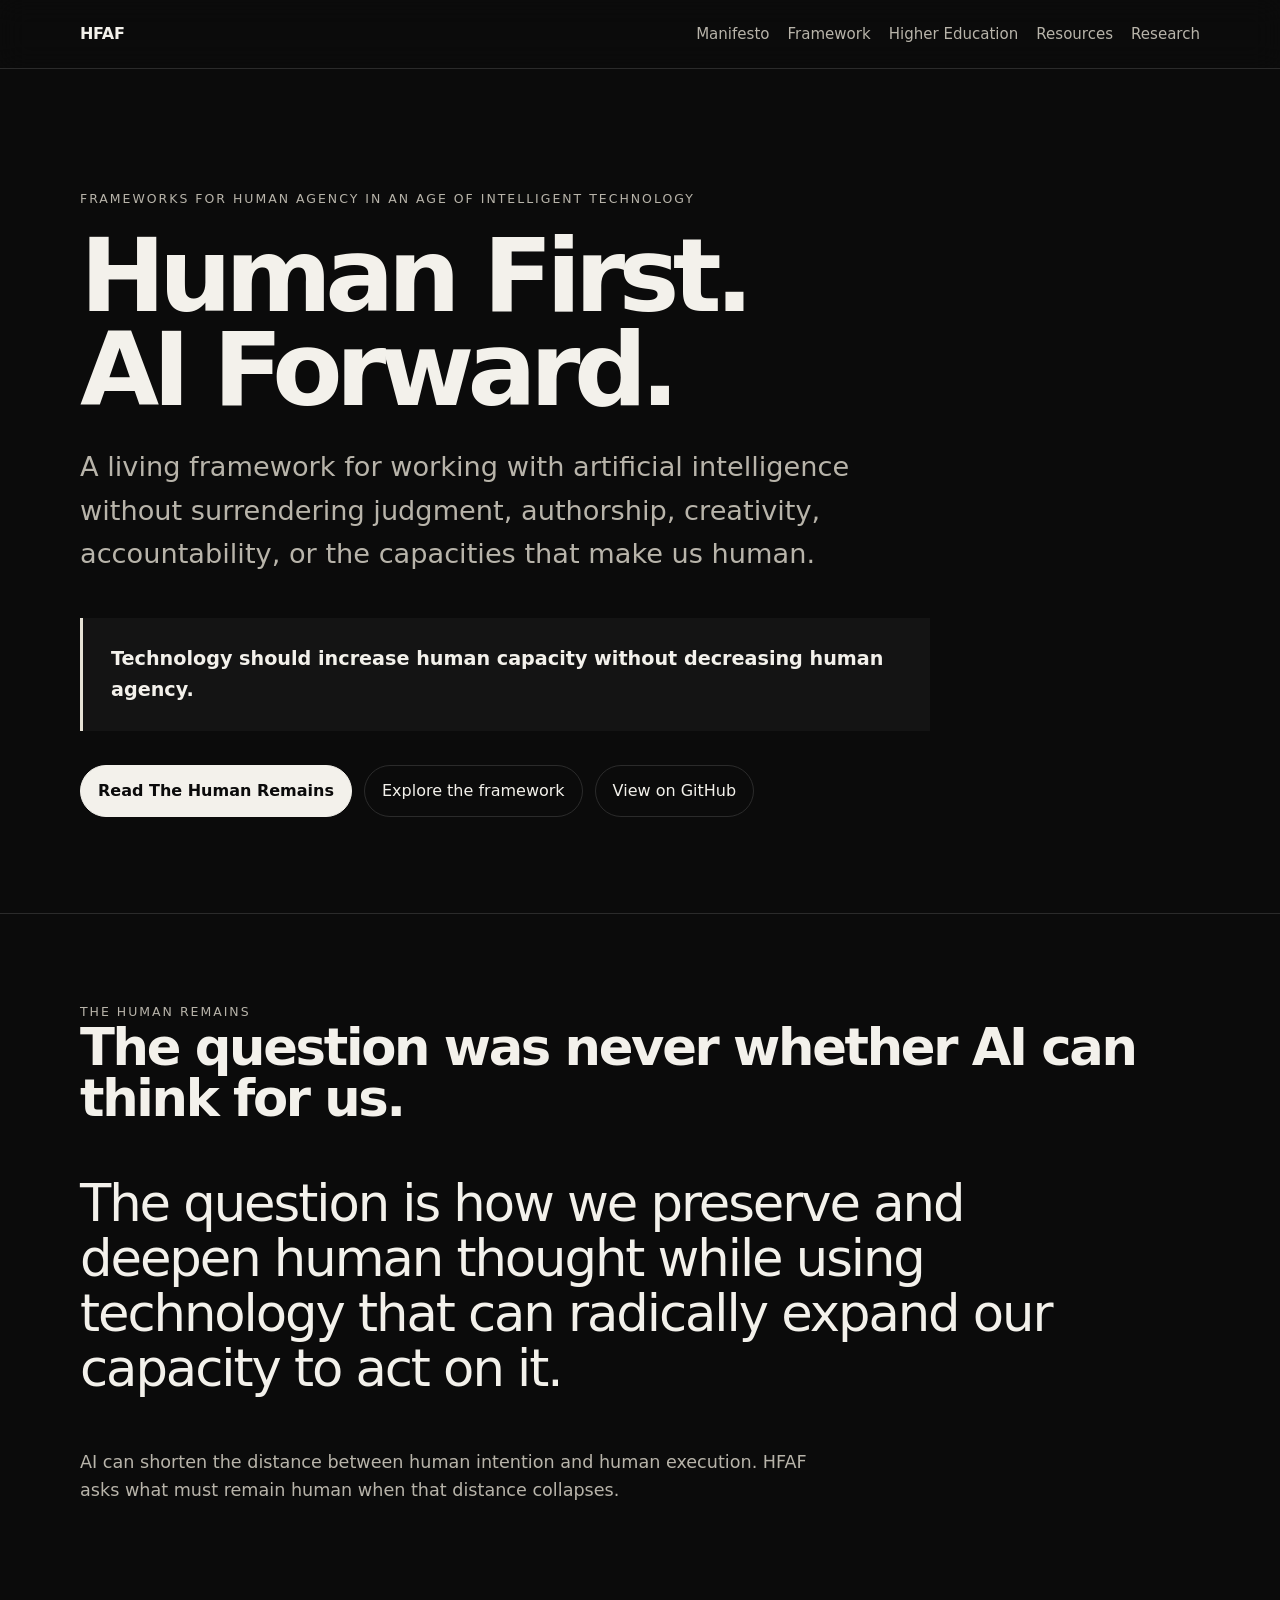
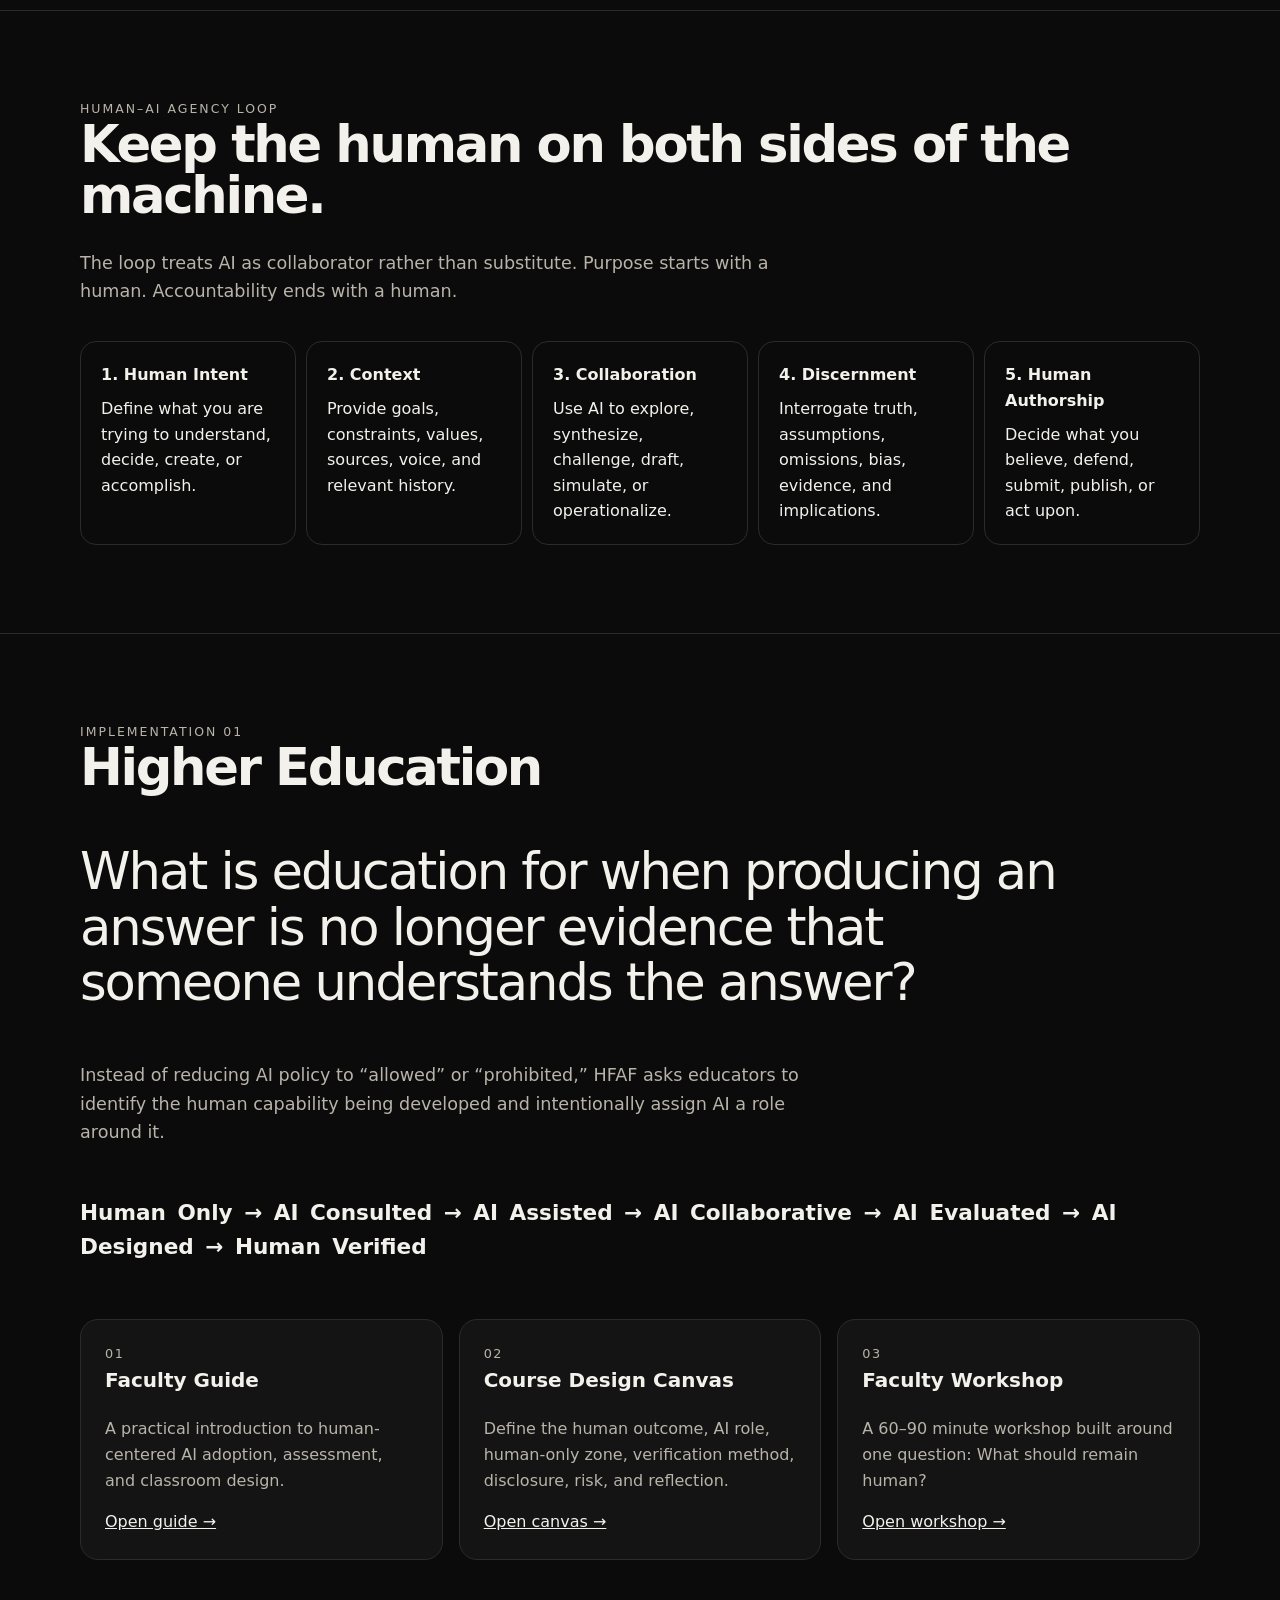
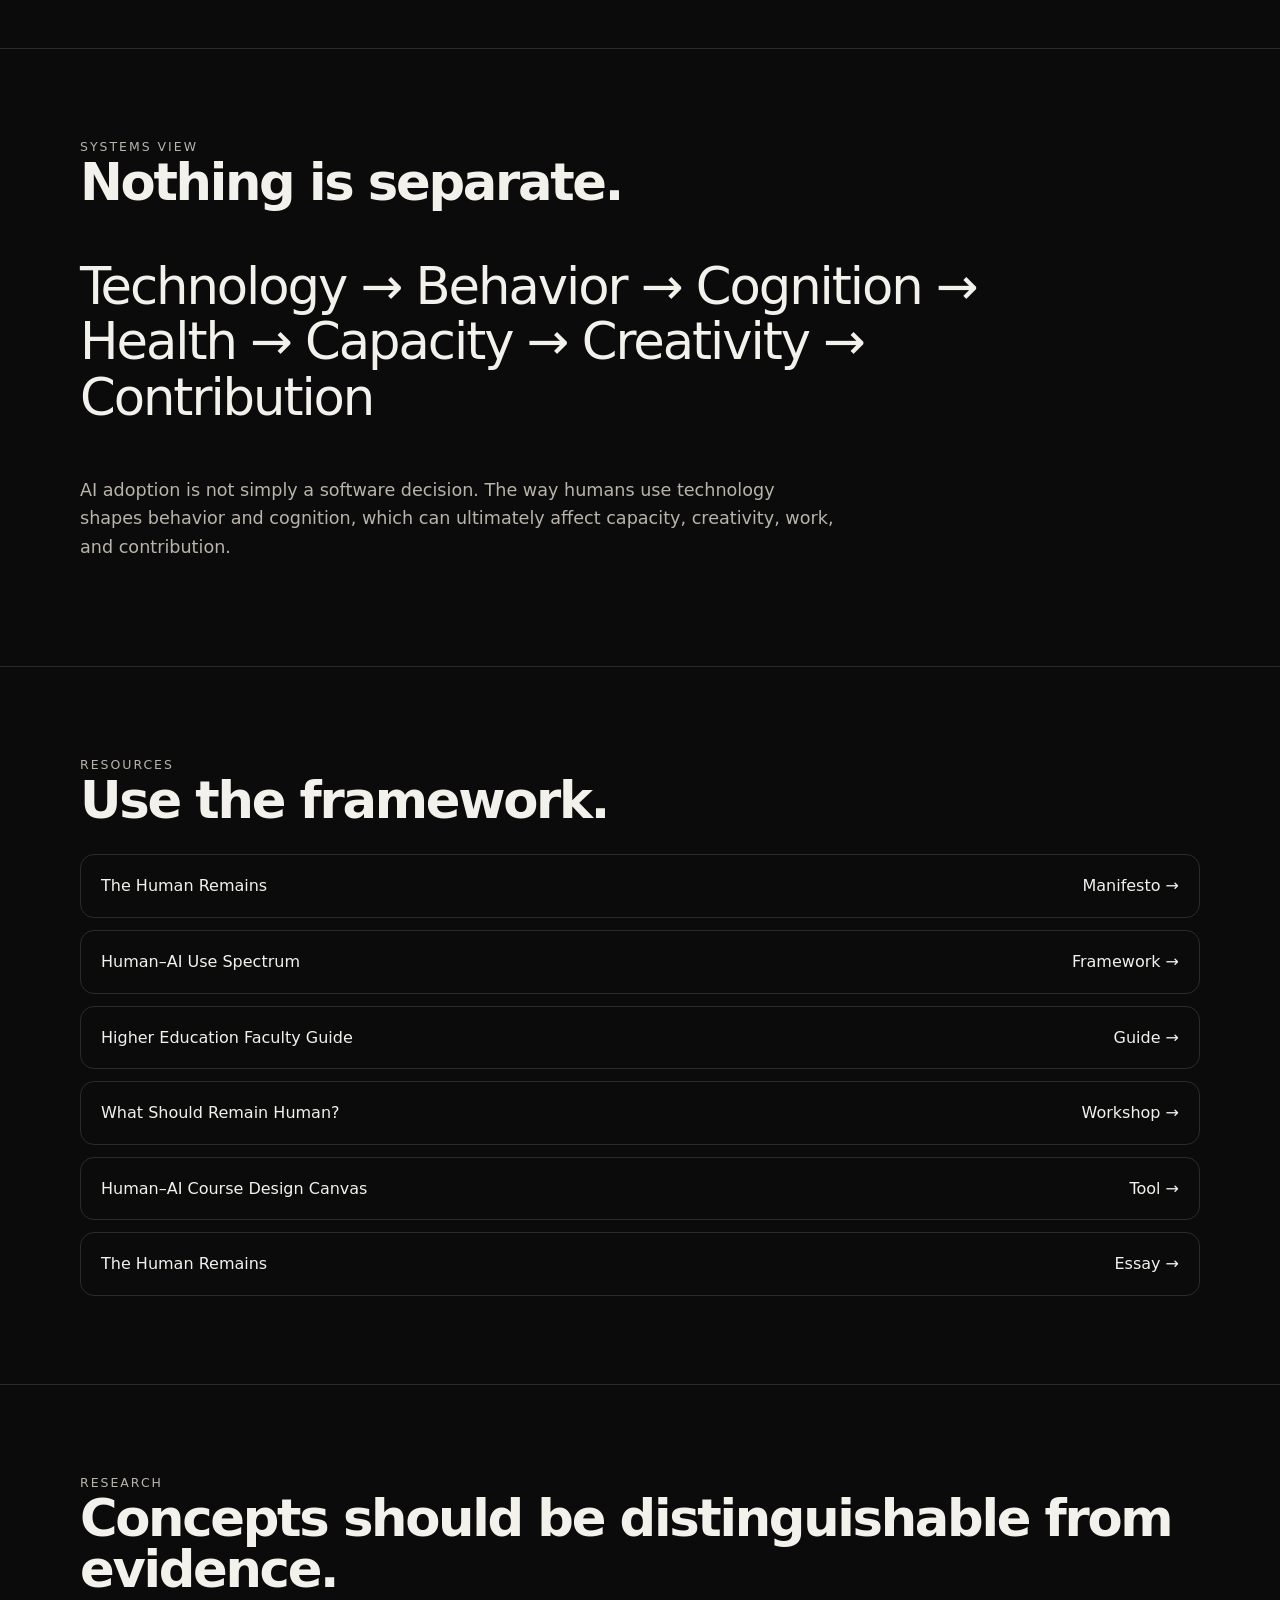
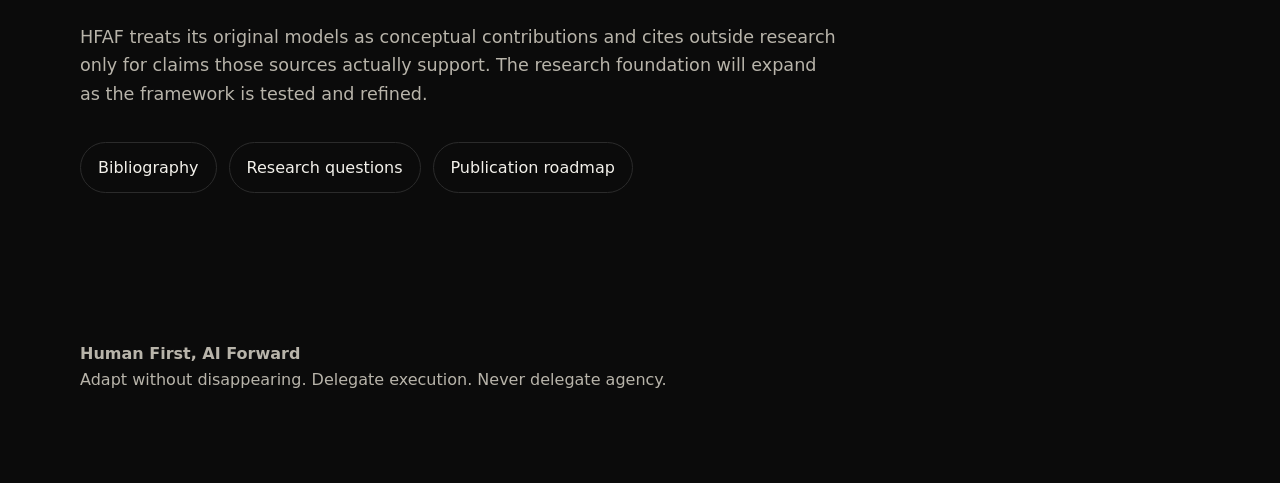
==== docs/index.html @ 4b31d360 "Publish HFAF site from docs for GitHub Pages" ====
<!doctype html>
<html lang="en">
<head>
  <meta charset="utf-8" />
  <meta name="viewport" content="width=device-width, initial-scale=1" />
  <title>Human First, AI Forward</title>
  <meta name="description" content="A human-centered framework for preserving agency, thought, creativity, and responsibility while expanding human capacity through AI." />
  <style>
    :root{--bg:#0b0b0b;--panel:#141414;--text:#f3f1eb;--muted:#b8b4aa;--line:#2b2b2b;--accent:#e7e2d5;--max:1120px}*{box-sizing:border-box}html{scroll-behavior:smooth}body{margin:0;font-family:Inter,ui-sans-serif,system-ui,-apple-system,BlinkMacSystemFont,"Segoe UI",sans-serif;background:var(--bg);color:var(--text);line-height:1.6}a{color:inherit}.wrap{width:min(var(--max),calc(100% - 40px));margin:0 auto}nav{position:sticky;top:0;z-index:20;backdrop-filter:blur(14px);background:rgba(11,11,11,.82);border-bottom:1px solid var(--line)}nav .wrap{display:flex;align-items:center;justify-content:space-between;min-height:68px;gap:24px}.brand{font-weight:800;letter-spacing:-.02em;text-decoration:none}.navlinks{display:flex;flex-wrap:wrap;gap:18px;font-size:.94rem;color:var(--muted)}.navlinks a{text-decoration:none}.hero{padding:120px 0 96px}.eyebrow{text-transform:uppercase;letter-spacing:.16em;font-size:.78rem;color:var(--muted)}h1{font-size:clamp(3.4rem,8vw,7.5rem);line-height:.92;letter-spacing:-.065em;max-width:980px;margin:20px 0 28px}.lead{max-width:820px;font-size:clamp(1.25rem,2.2vw,1.7rem);color:var(--muted)}.thesis{margin-top:42px;padding:26px 28px;border-left:3px solid var(--accent);background:var(--panel);font-size:1.2rem;max-width:850px}.actions{margin-top:34px;display:flex;flex-wrap:wrap;gap:12px}.btn{display:inline-block;text-decoration:none;padding:12px 17px;border:1px solid var(--line);border-radius:999px}.btn.primary{background:var(--text);color:var(--bg);border-color:var(--text);font-weight:700}section{padding:88px 0;border-top:1px solid var(--line)}h2{font-size:clamp(2.1rem,4vw,4rem);line-height:1;letter-spacing:-.045em;margin:0 0 28px}h3{margin-top:0;font-size:1.25rem}.section-intro{max-width:760px;color:var(--muted);font-size:1.1rem}.grid{display:grid;grid-template-columns:repeat(3,1fr);gap:16px;margin-top:34px}.card{background:var(--panel);border:1px solid var(--line);border-radius:18px;padding:24px}.card p{color:var(--muted)}.number{font-size:.8rem;color:var(--muted);letter-spacing:.12em;text-transform:uppercase}.loop{display:grid;grid-template-columns:repeat(5,1fr);gap:10px;margin-top:36px}.loop div{border:1px solid var(--line);padding:20px;border-radius:16px;min-height:145px}.loop strong{display:block;margin-bottom:8px}.spectrum{margin-top:30px;padding:20px 0;font-weight:700;font-size:clamp(1.05rem,2vw,1.35rem);word-spacing:.25rem}.quote{font-size:clamp(1.8rem,4vw,3.7rem);line-height:1.08;letter-spacing:-.04em;max-width:980px}.resource-list{display:grid;gap:12px;margin-top:28px}.resource-list a{display:flex;justify-content:space-between;gap:20px;text-decoration:none;padding:18px 20px;border:1px solid var(--line);border-radius:14px}footer{padding:60px 0 90px;color:var(--muted)}@media(max-width:850px){.grid{grid-template-columns:1fr}.loop{grid-template-columns:1fr}.navlinks{display:none}.hero{padding-top:80px}}
  </style>
</head>
<body>
<nav><div class="wrap"><a class="brand" href="#top">HFAF</a><div class="navlinks"><a href="#manifesto">Manifesto</a><a href="#framework">Framework</a><a href="#education">Higher Education</a><a href="#resources">Resources</a><a href="#research">Research</a></div></div></nav>
<main id="top">
<header class="hero"><div class="wrap"><div class="eyebrow">Frameworks for Human Agency in an Age of Intelligent Technology</div><h1>Human First.<br/>AI Forward.</h1><p class="lead">A living framework for working with artificial intelligence without surrendering judgment, authorship, creativity, accountability, or the capacities that make us human.</p><div class="thesis"><strong>Technology should increase human capacity without decreasing human agency.</strong></div><div class="actions"><a class="btn primary" href="https://github.com/Iamlegend-Imani/HFAF-Human-First-AI-Forward/blob/main/MANIFESTO.md">Read The Human Remains</a><a class="btn" href="https://github.com/Iamlegend-Imani/HFAF-Human-First-AI-Forward/blob/main/01-framework/human-ai-agency-loop.md">Explore the framework</a><a class="btn" href="https://github.com/Iamlegend-Imani/HFAF-Human-First-AI-Forward">View on GitHub</a></div></div></header>
<section id="manifesto"><div class="wrap"><div class="eyebrow">The Human Remains</div><h2>The question was never whether AI can think for us.</h2><p class="quote">The question is how we preserve and deepen human thought while using technology that can radically expand our capacity to act on it.</p><p class="section-intro">AI can shorten the distance between human intention and human execution. HFAF asks what must remain human when that distance collapses.</p></div></section>
<section id="framework"><div class="wrap"><div class="eyebrow">Human–AI Agency Loop</div><h2>Keep the human on both sides of the machine.</h2><p class="section-intro">The loop treats AI as collaborator rather than substitute. Purpose starts with a human. Accountability ends with a human.</p><div class="loop"><div><strong>1. Human Intent</strong><span>Define what you are trying to understand, decide, create, or accomplish.</span></div><div><strong>2. Context</strong><span>Provide goals, constraints, values, sources, voice, and relevant history.</span></div><div><strong>3. Collaboration</strong><span>Use AI to explore, synthesize, challenge, draft, simulate, or operationalize.</span></div><div><strong>4. Discernment</strong><span>Interrogate truth, assumptions, omissions, bias, evidence, and implications.</span></div><div><strong>5. Human Authorship</strong><span>Decide what you believe, defend, submit, publish, or act upon.</span></div></div></div></section>
<section id="education"><div class="wrap"><div class="eyebrow">Implementation 01</div><h2>Higher Education</h2><p class="quote">What is education for when producing an answer is no longer evidence that someone understands the answer?</p><p class="section-intro">Instead of reducing AI policy to “allowed” or “prohibited,” HFAF asks educators to identify the human capability being developed and intentionally assign AI a role around it.</p><div class="spectrum">Human Only → AI Consulted → AI Assisted → AI Collaborative → AI Evaluated → AI Designed → Human Verified</div><div class="grid"><div class="card"><div class="number">01</div><h3>Faculty Guide</h3><p>A practical introduction to human-centered AI adoption, assessment, and classroom design.</p><a href="https://github.com/Iamlegend-Imani/HFAF-Human-First-AI-Forward/blob/main/02-higher-education/faculty-guide.md">Open guide →</a></div><div class="card"><div class="number">02</div><h3>Course Design Canvas</h3><p>Define the human outcome, AI role, human-only zone, verification method, disclosure, risk, and reflection.</p><a href="https://github.com/Iamlegend-Imani/HFAF-Human-First-AI-Forward/blob/main/06-tools/human-ai-course-design-canvas.md">Open canvas →</a></div><div class="card"><div class="number">03</div><h3>Faculty Workshop</h3><p>A 60–90 minute workshop built around one question: What should remain human?</p><a href="https://github.com/Iamlegend-Imani/HFAF-Human-First-AI-Forward/blob/main/03-workshop/what-should-remain-human-workshop.md">Open workshop →</a></div></div></div></section>
<section><div class="wrap"><div class="eyebrow">Systems View</div><h2>Nothing is separate.</h2><p class="quote">Technology → Behavior → Cognition → Health → Capacity → Creativity → Contribution</p><p class="section-intro">AI adoption is not simply a software decision. The way humans use technology shapes behavior and cognition, which can ultimately affect capacity, creativity, work, and contribution.</p></div></section>
<section id="resources"><div class="wrap"><div class="eyebrow">Resources</div><h2>Use the framework.</h2><div class="resource-list"><a href="https://github.com/Iamlegend-Imani/HFAF-Human-First-AI-Forward/blob/main/MANIFESTO.md"><span>The Human Remains</span><span>Manifesto →</span></a><a href="https://github.com/Iamlegend-Imani/HFAF-Human-First-AI-Forward/blob/main/01-framework/human-ai-use-spectrum.md"><span>Human–AI Use Spectrum</span><span>Framework →</span></a><a href="https://github.com/Iamlegend-Imani/HFAF-Human-First-AI-Forward/blob/main/02-higher-education/faculty-guide.md"><span>Higher Education Faculty Guide</span><span>Guide →</span></a><a href="https://github.com/Iamlegend-Imani/HFAF-Human-First-AI-Forward/blob/main/03-workshop/what-should-remain-human-workshop.md"><span>What Should Remain Human?</span><span>Workshop →</span></a><a href="https://github.com/Iamlegend-Imani/HFAF-Human-First-AI-Forward/blob/main/06-tools/human-ai-course-design-canvas.md"><span>Human–AI Course Design Canvas</span><span>Tool →</span></a><a href="https://github.com/Iamlegend-Imani/HFAF-Human-First-AI-Forward/blob/main/07-essays/the-human-remains.md"><span>The Human Remains</span><span>Essay →</span></a></div></div></section>
<section id="research"><div class="wrap"><div class="eyebrow">Research</div><h2>Concepts should be distinguishable from evidence.</h2><p class="section-intro">HFAF treats its original models as conceptual contributions and cites outside research only for claims those sources actually support. The research foundation will expand as the framework is tested and refined.</p><div class="actions"><a class="btn" href="https://github.com/Iamlegend-Imani/HFAF-Human-First-AI-Forward/blob/main/04-research/bibliography.md">Bibliography</a><a class="btn" href="https://github.com/Iamlegend-Imani/HFAF-Human-First-AI-Forward/blob/main/04-research/README.md">Research questions</a><a class="btn" href="https://github.com/Iamlegend-Imani/HFAF-Human-First-AI-Forward/blob/main/PUBLICATION-ROADMAP.md">Publication roadmap</a></div></div></section>
</main>
<footer><div class="wrap"><strong>Human First, AI Forward</strong><br/>Adapt without disappearing. Delegate execution. Never delegate agency.</div></footer>
</body>
</html>
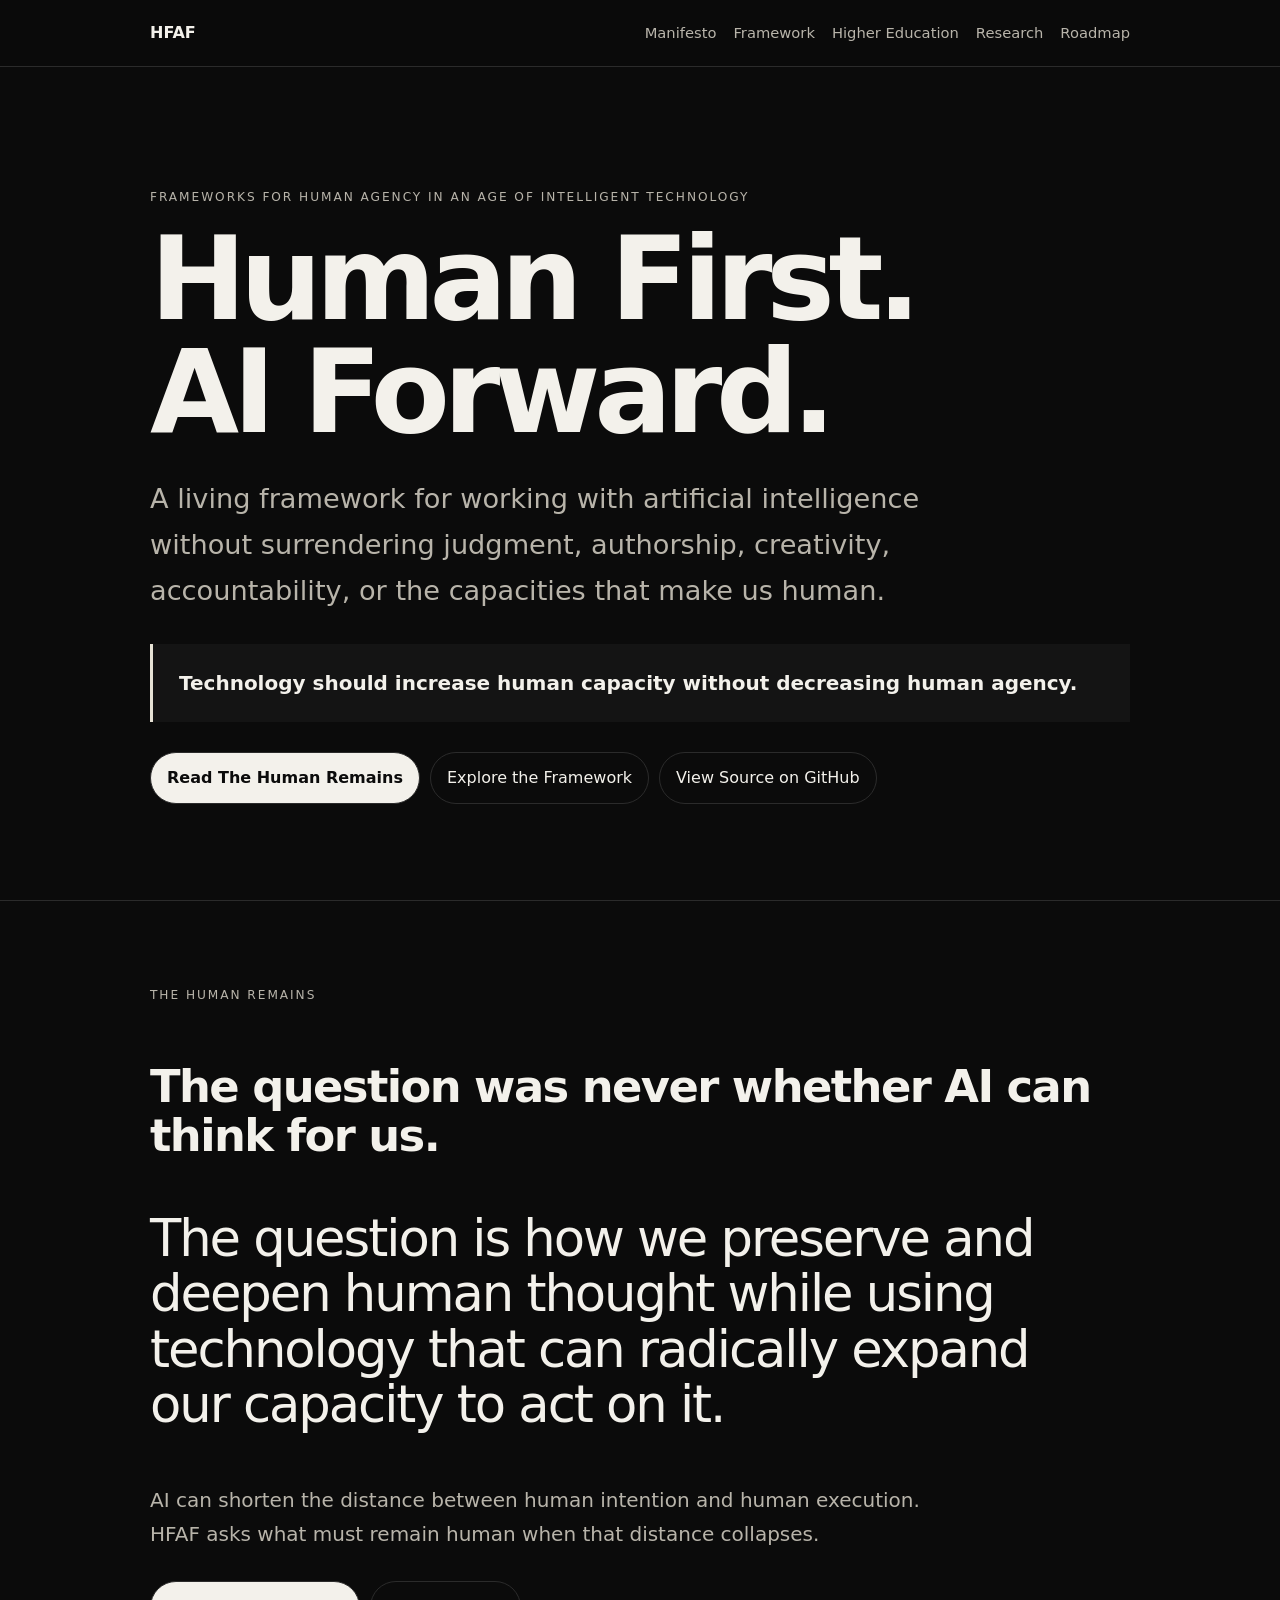
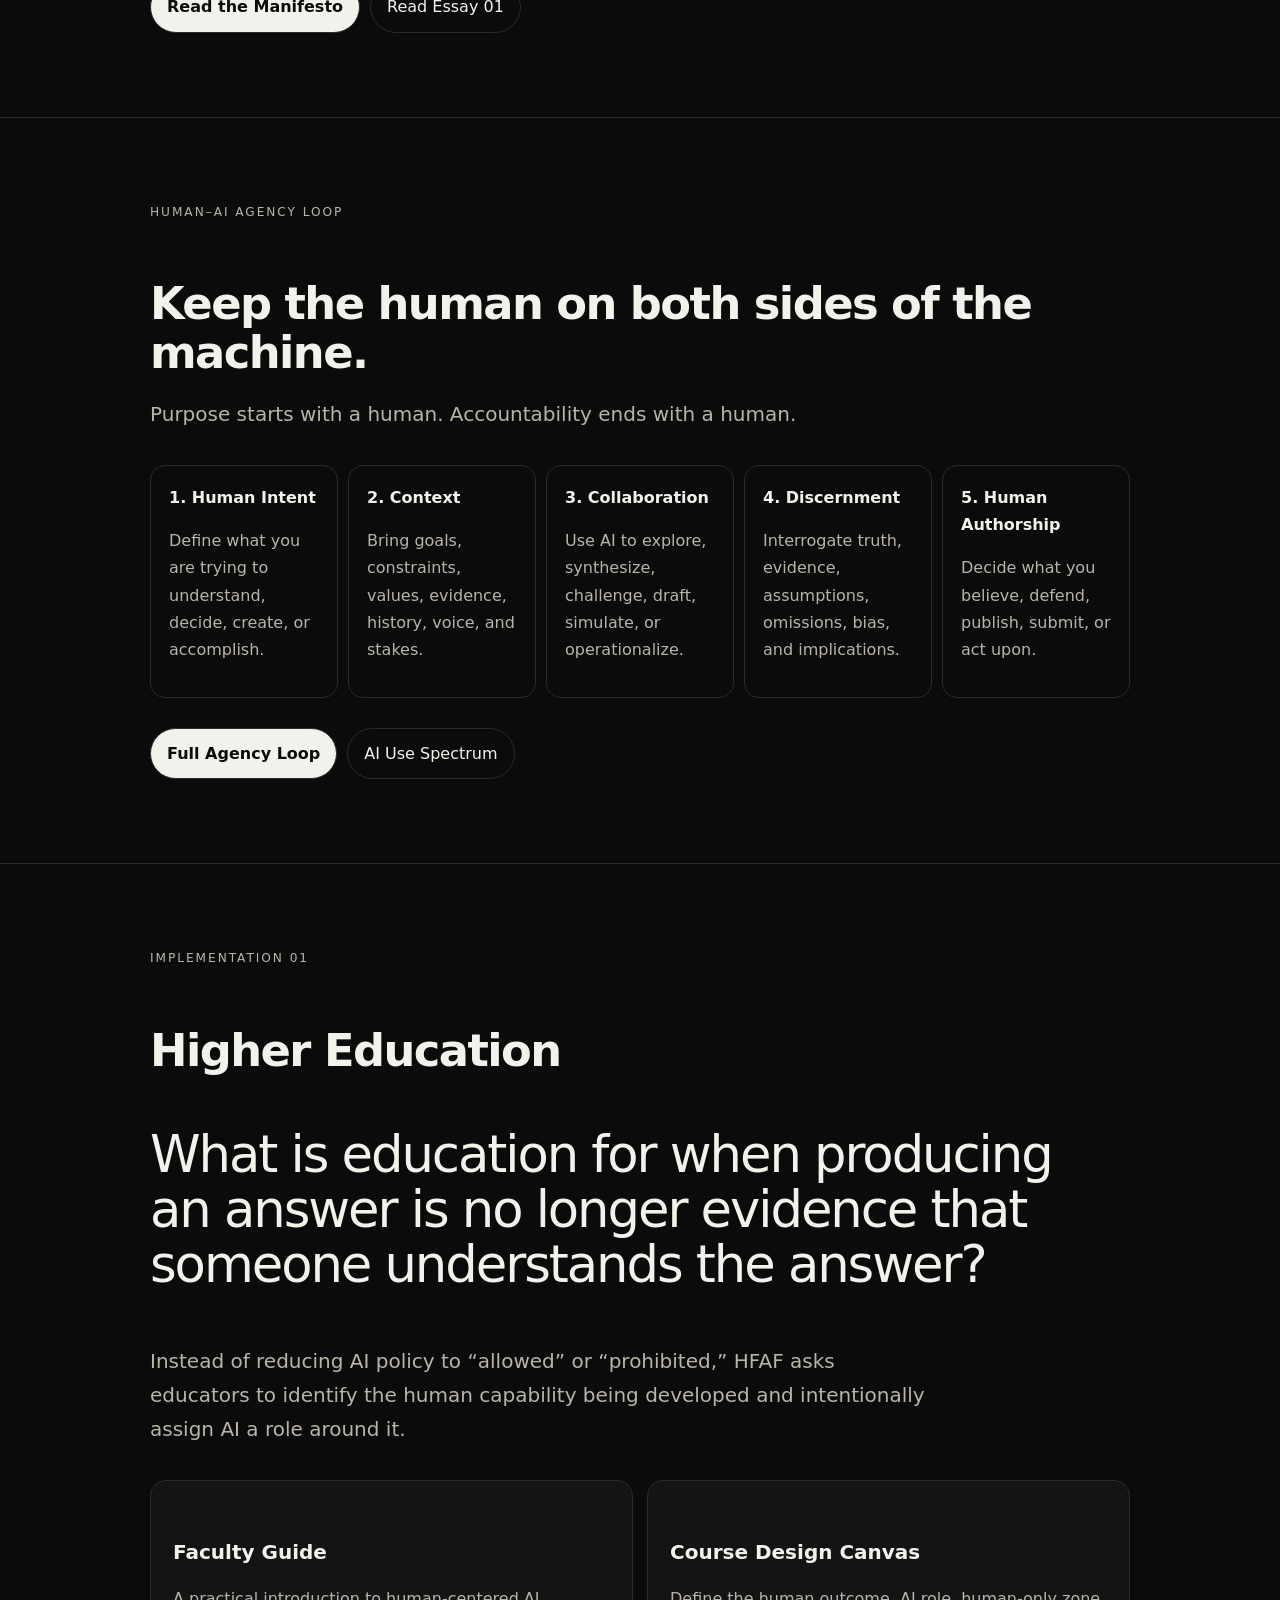
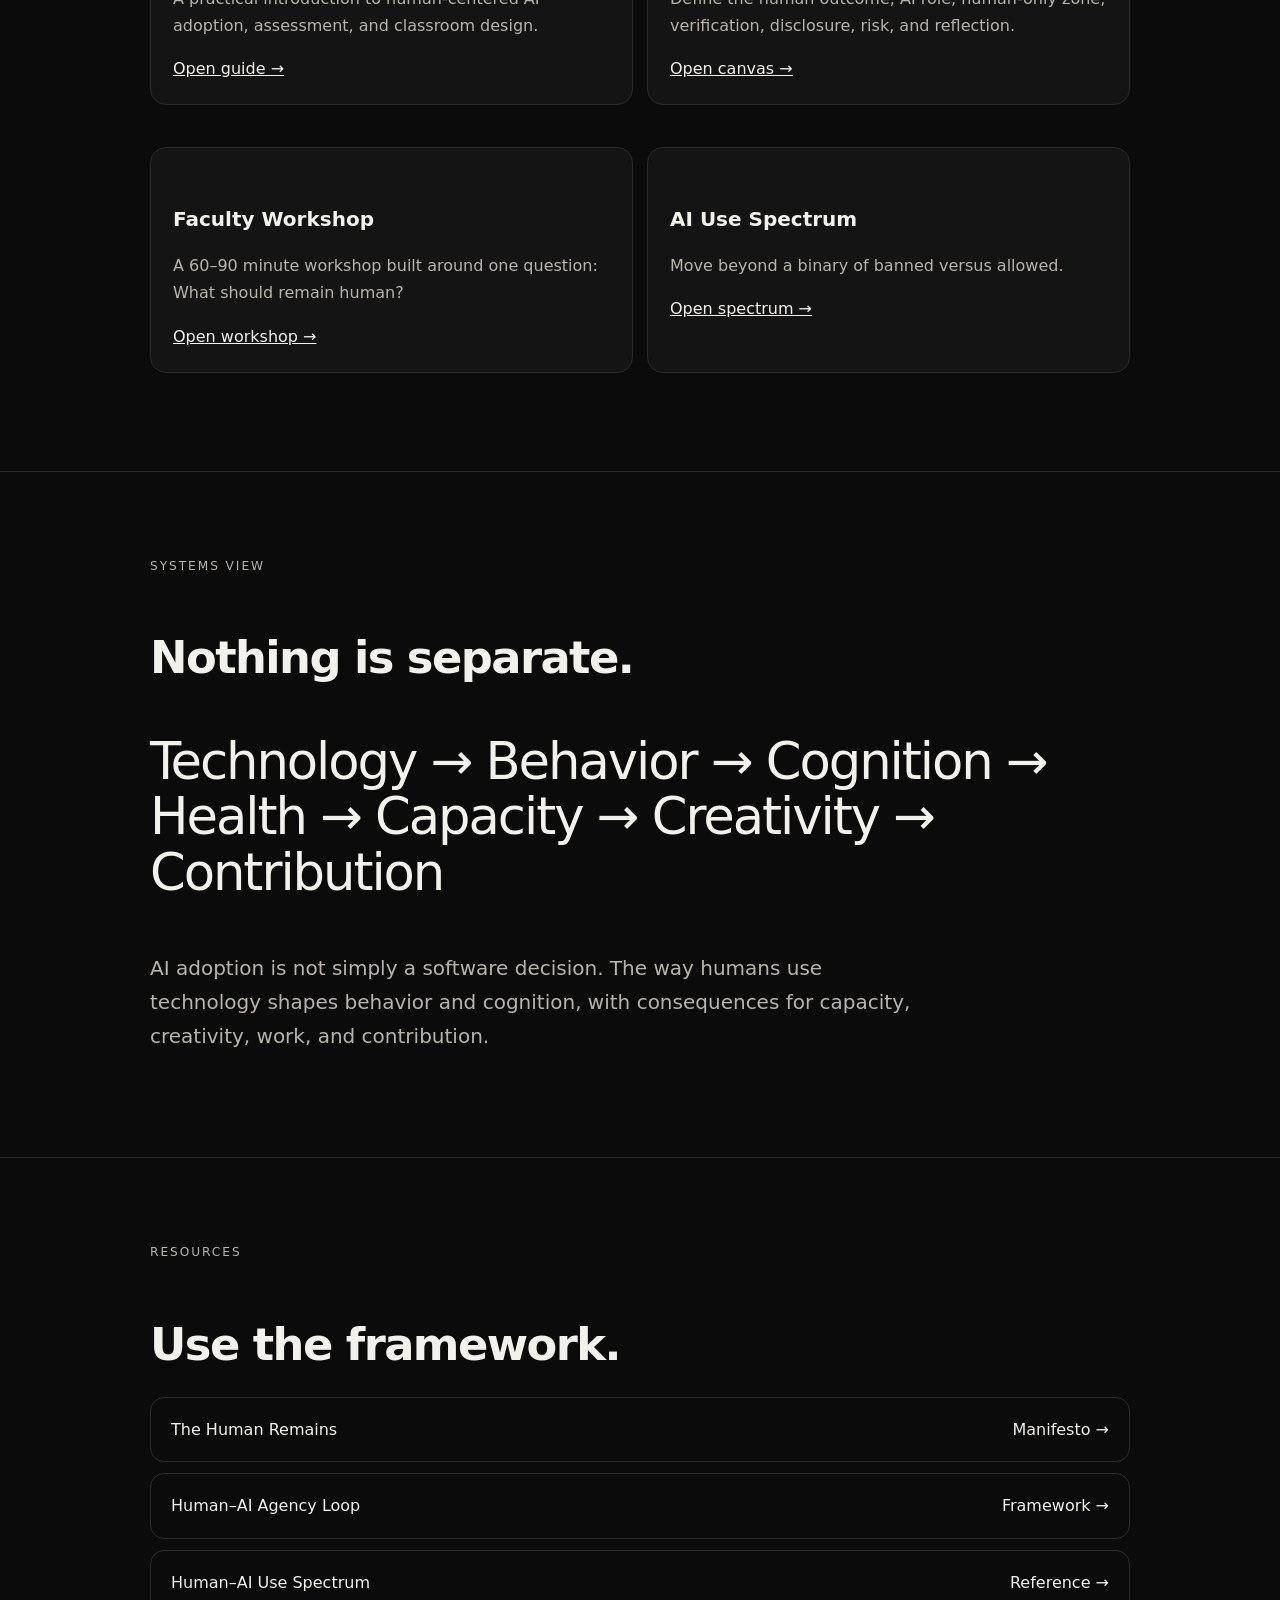
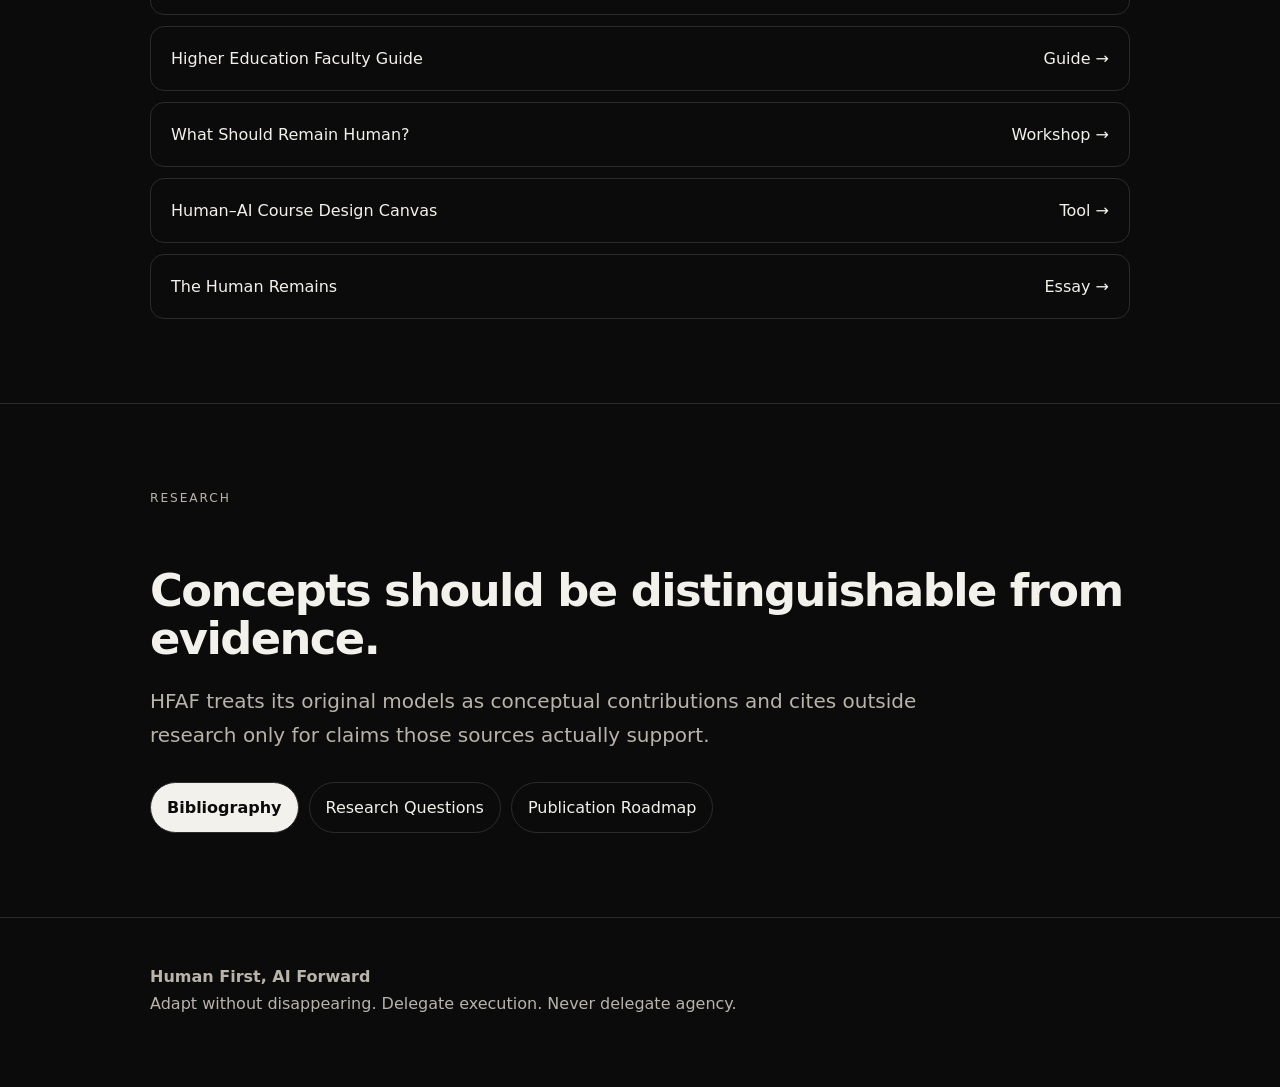
==== commit 8065912e: "Fix all public website paths and resource links" ====
--- a/docs/index.html
+++ b/docs/index.html
@@ -1,25 +1 @@
-<!doctype html>
-<html lang="en">
-<head>
-  <meta charset="utf-8" />
-  <meta name="viewport" content="width=device-width, initial-scale=1" />
-  <title>Human First, AI Forward</title>
-  <meta name="description" content="A human-centered framework for preserving agency, thought, creativity, and responsibility while expanding human capacity through AI." />
-  <style>
-    :root{--bg:#0b0b0b;--panel:#141414;--text:#f3f1eb;--muted:#b8b4aa;--line:#2b2b2b;--accent:#e7e2d5;--max:1120px}*{box-sizing:border-box}html{scroll-behavior:smooth}body{margin:0;font-family:Inter,ui-sans-serif,system-ui,-apple-system,BlinkMacSystemFont,"Segoe UI",sans-serif;background:var(--bg);color:var(--text);line-height:1.6}a{color:inherit}.wrap{width:min(var(--max),calc(100% - 40px));margin:0 auto}nav{position:sticky;top:0;z-index:20;backdrop-filter:blur(14px);background:rgba(11,11,11,.82);border-bottom:1px solid var(--line)}nav .wrap{display:flex;align-items:center;justify-content:space-between;min-height:68px;gap:24px}.brand{font-weight:800;letter-spacing:-.02em;text-decoration:none}.navlinks{display:flex;flex-wrap:wrap;gap:18px;font-size:.94rem;color:var(--muted)}.navlinks a{text-decoration:none}.hero{padding:120px 0 96px}.eyebrow{text-transform:uppercase;letter-spacing:.16em;font-size:.78rem;color:var(--muted)}h1{font-size:clamp(3.4rem,8vw,7.5rem);line-height:.92;letter-spacing:-.065em;max-width:980px;margin:20px 0 28px}.lead{max-width:820px;font-size:clamp(1.25rem,2.2vw,1.7rem);color:var(--muted)}.thesis{margin-top:42px;padding:26px 28px;border-left:3px solid var(--accent);background:var(--panel);font-size:1.2rem;max-width:850px}.actions{margin-top:34px;display:flex;flex-wrap:wrap;gap:12px}.btn{display:inline-block;text-decoration:none;padding:12px 17px;border:1px solid var(--line);border-radius:999px}.btn.primary{background:var(--text);color:var(--bg);border-color:var(--text);font-weight:700}section{padding:88px 0;border-top:1px solid var(--line)}h2{font-size:clamp(2.1rem,4vw,4rem);line-height:1;letter-spacing:-.045em;margin:0 0 28px}h3{margin-top:0;font-size:1.25rem}.section-intro{max-width:760px;color:var(--muted);font-size:1.1rem}.grid{display:grid;grid-template-columns:repeat(3,1fr);gap:16px;margin-top:34px}.card{background:var(--panel);border:1px solid var(--line);border-radius:18px;padding:24px}.card p{color:var(--muted)}.number{font-size:.8rem;color:var(--muted);letter-spacing:.12em;text-transform:uppercase}.loop{display:grid;grid-template-columns:repeat(5,1fr);gap:10px;margin-top:36px}.loop div{border:1px solid var(--line);padding:20px;border-radius:16px;min-height:145px}.loop strong{display:block;margin-bottom:8px}.spectrum{margin-top:30px;padding:20px 0;font-weight:700;font-size:clamp(1.05rem,2vw,1.35rem);word-spacing:.25rem}.quote{font-size:clamp(1.8rem,4vw,3.7rem);line-height:1.08;letter-spacing:-.04em;max-width:980px}.resource-list{display:grid;gap:12px;margin-top:28px}.resource-list a{display:flex;justify-content:space-between;gap:20px;text-decoration:none;padding:18px 20px;border:1px solid var(--line);border-radius:14px}footer{padding:60px 0 90px;color:var(--muted)}@media(max-width:850px){.grid{grid-template-columns:1fr}.loop{grid-template-columns:1fr}.navlinks{display:none}.hero{padding-top:80px}}
-  </style>
-</head>
-<body>
-<nav><div class="wrap"><a class="brand" href="#top">HFAF</a><div class="navlinks"><a href="#manifesto">Manifesto</a><a href="#framework">Framework</a><a href="#education">Higher Education</a><a href="#resources">Resources</a><a href="#research">Research</a></div></div></nav>
-<main id="top">
-<header class="hero"><div class="wrap"><div class="eyebrow">Frameworks for Human Agency in an Age of Intelligent Technology</div><h1>Human First.<br/>AI Forward.</h1><p class="lead">A living framework for working with artificial intelligence without surrendering judgment, authorship, creativity, accountability, or the capacities that make us human.</p><div class="thesis"><strong>Technology should increase human capacity without decreasing human agency.</strong></div><div class="actions"><a class="btn primary" href="https://github.com/Iamlegend-Imani/HFAF-Human-First-AI-Forward/blob/main/MANIFESTO.md">Read The Human Remains</a><a class="btn" href="https://github.com/Iamlegend-Imani/HFAF-Human-First-AI-Forward/blob/main/01-framework/human-ai-agency-loop.md">Explore the framework</a><a class="btn" href="https://github.com/Iamlegend-Imani/HFAF-Human-First-AI-Forward">View on GitHub</a></div></div></header>
-<section id="manifesto"><div class="wrap"><div class="eyebrow">The Human Remains</div><h2>The question was never whether AI can think for us.</h2><p class="quote">The question is how we preserve and deepen human thought while using technology that can radically expand our capacity to act on it.</p><p class="section-intro">AI can shorten the distance between human intention and human execution. HFAF asks what must remain human when that distance collapses.</p></div></section>
-<section id="framework"><div class="wrap"><div class="eyebrow">Human–AI Agency Loop</div><h2>Keep the human on both sides of the machine.</h2><p class="section-intro">The loop treats AI as collaborator rather than substitute. Purpose starts with a human. Accountability ends with a human.</p><div class="loop"><div><strong>1. Human Intent</strong><span>Define what you are trying to understand, decide, create, or accomplish.</span></div><div><strong>2. Context</strong><span>Provide goals, constraints, values, sources, voice, and relevant history.</span></div><div><strong>3. Collaboration</strong><span>Use AI to explore, synthesize, challenge, draft, simulate, or operationalize.</span></div><div><strong>4. Discernment</strong><span>Interrogate truth, assumptions, omissions, bias, evidence, and implications.</span></div><div><strong>5. Human Authorship</strong><span>Decide what you believe, defend, submit, publish, or act upon.</span></div></div></div></section>
-<section id="education"><div class="wrap"><div class="eyebrow">Implementation 01</div><h2>Higher Education</h2><p class="quote">What is education for when producing an answer is no longer evidence that someone understands the answer?</p><p class="section-intro">Instead of reducing AI policy to “allowed” or “prohibited,” HFAF asks educators to identify the human capability being developed and intentionally assign AI a role around it.</p><div class="spectrum">Human Only → AI Consulted → AI Assisted → AI Collaborative → AI Evaluated → AI Designed → Human Verified</div><div class="grid"><div class="card"><div class="number">01</div><h3>Faculty Guide</h3><p>A practical introduction to human-centered AI adoption, assessment, and classroom design.</p><a href="https://github.com/Iamlegend-Imani/HFAF-Human-First-AI-Forward/blob/main/02-higher-education/faculty-guide.md">Open guide →</a></div><div class="card"><div class="number">02</div><h3>Course Design Canvas</h3><p>Define the human outcome, AI role, human-only zone, verification method, disclosure, risk, and reflection.</p><a href="https://github.com/Iamlegend-Imani/HFAF-Human-First-AI-Forward/blob/main/06-tools/human-ai-course-design-canvas.md">Open canvas →</a></div><div class="card"><div class="number">03</div><h3>Faculty Workshop</h3><p>A 60–90 minute workshop built around one question: What should remain human?</p><a href="https://github.com/Iamlegend-Imani/HFAF-Human-First-AI-Forward/blob/main/03-workshop/what-should-remain-human-workshop.md">Open workshop →</a></div></div></div></section>
-<section><div class="wrap"><div class="eyebrow">Systems View</div><h2>Nothing is separate.</h2><p class="quote">Technology → Behavior → Cognition → Health → Capacity → Creativity → Contribution</p><p class="section-intro">AI adoption is not simply a software decision. The way humans use technology shapes behavior and cognition, which can ultimately affect capacity, creativity, work, and contribution.</p></div></section>
-<section id="resources"><div class="wrap"><div class="eyebrow">Resources</div><h2>Use the framework.</h2><div class="resource-list"><a href="https://github.com/Iamlegend-Imani/HFAF-Human-First-AI-Forward/blob/main/MANIFESTO.md"><span>The Human Remains</span><span>Manifesto →</span></a><a href="https://github.com/Iamlegend-Imani/HFAF-Human-First-AI-Forward/blob/main/01-framework/human-ai-use-spectrum.md"><span>Human–AI Use Spectrum</span><span>Framework →</span></a><a href="https://github.com/Iamlegend-Imani/HFAF-Human-First-AI-Forward/blob/main/02-higher-education/faculty-guide.md"><span>Higher Education Faculty Guide</span><span>Guide →</span></a><a href="https://github.com/Iamlegend-Imani/HFAF-Human-First-AI-Forward/blob/main/03-workshop/what-should-remain-human-workshop.md"><span>What Should Remain Human?</span><span>Workshop →</span></a><a href="https://github.com/Iamlegend-Imani/HFAF-Human-First-AI-Forward/blob/main/06-tools/human-ai-course-design-canvas.md"><span>Human–AI Course Design Canvas</span><span>Tool →</span></a><a href="https://github.com/Iamlegend-Imani/HFAF-Human-First-AI-Forward/blob/main/07-essays/the-human-remains.md"><span>The Human Remains</span><span>Essay →</span></a></div></div></section>
-<section id="research"><div class="wrap"><div class="eyebrow">Research</div><h2>Concepts should be distinguishable from evidence.</h2><p class="section-intro">HFAF treats its original models as conceptual contributions and cites outside research only for claims those sources actually support. The research foundation will expand as the framework is tested and refined.</p><div class="actions"><a class="btn" href="https://github.com/Iamlegend-Imani/HFAF-Human-First-AI-Forward/blob/main/04-research/bibliography.md">Bibliography</a><a class="btn" href="https://github.com/Iamlegend-Imani/HFAF-Human-First-AI-Forward/blob/main/04-research/README.md">Research questions</a><a class="btn" href="https://github.com/Iamlegend-Imani/HFAF-Human-First-AI-Forward/blob/main/PUBLICATION-ROADMAP.md">Publication roadmap</a></div></div></section>
-</main>
-<footer><div class="wrap"><strong>Human First, AI Forward</strong><br/>Adapt without disappearing. Delegate execution. Never delegate agency.</div></footer>
-</body>
-</html>+<!doctype html><html lang="en"><head><meta charset="utf-8"><meta name="viewport" content="width=device-width,initial-scale=1"><title>Human First, AI Forward</title><meta name="description" content="A human-centered framework for preserving agency, thought, creativity, and responsibility while expanding human capacity through AI."><link rel="stylesheet" href="styles.css"><style>.hero{padding:120px 0 96px}.hero h1{font-size:clamp(3.8rem,9vw,7.6rem);max-width:1000px}.hero .lead{font-size:clamp(1.2rem,2.3vw,1.7rem)}section{padding:84px 0;border-top:1px solid var(--line)}.quote-big{font-size:clamp(1.9rem,4vw,3.8rem);line-height:1.08;letter-spacing:-.04em;max-width:930px}.loop{display:grid;grid-template-columns:repeat(5,1fr);gap:10px;margin-top:34px}.loop div{border:1px solid var(--line);border-radius:15px;padding:18px;min-height:145px}.resource-list{display:grid;gap:11px;margin-top:28px}.resource-list a{display:flex;justify-content:space-between;gap:20px;text-decoration:none;padding:18px 20px;border:1px solid var(--line);border-radius:14px}@media(max-width:850px){.loop{grid-template-columns:1fr}}</style></head><body><nav><div class="wrap"><a class="brand" href="index.html">HFAF</a><div class="navlinks"><a href="manifesto.html">Manifesto</a><a href="framework.html">Framework</a><a href="faculty-guide.html">Higher Education</a><a href="research.html">Research</a><a href="publication-roadmap.html">Roadmap</a></div></div></nav><main><header class="hero"><div class="wrap"><div class="eyebrow">Frameworks for Human Agency in an Age of Intelligent Technology</div><h1>Human First.<br>AI Forward.</h1><p class="lead">A living framework for working with artificial intelligence without surrendering judgment, authorship, creativity, accountability, or the capacities that make us human.</p><div class="quote"><strong>Technology should increase human capacity without decreasing human agency.</strong></div><div class="actions"><a class="btn primary" href="manifesto.html">Read The Human Remains</a><a class="btn" href="framework.html">Explore the Framework</a><a class="btn" href="https://github.com/Iamlegend-Imani/HFAF-Human-First-AI-Forward">View Source on GitHub</a></div></div></header><section><div class="wrap"><div class="eyebrow">The Human Remains</div><h2>The question was never whether AI can think for us.</h2><p class="quote-big">The question is how we preserve and deepen human thought while using technology that can radically expand our capacity to act on it.</p><p class="lead">AI can shorten the distance between human intention and human execution. HFAF asks what must remain human when that distance collapses.</p><div class="actions"><a class="btn primary" href="manifesto.html">Read the Manifesto</a><a class="btn" href="essay-the-human-remains.html">Read Essay 01</a></div></div></section><section><div class="wrap"><div class="eyebrow">Human–AI Agency Loop</div><h2>Keep the human on both sides of the machine.</h2><p class="lead">Purpose starts with a human. Accountability ends with a human.</p><div class="loop"><div><strong>1. Human Intent</strong><p class="muted">Define what you are trying to understand, decide, create, or accomplish.</p></div><div><strong>2. Context</strong><p class="muted">Bring goals, constraints, values, evidence, history, voice, and stakes.</p></div><div><strong>3. Collaboration</strong><p class="muted">Use AI to explore, synthesize, challenge, draft, simulate, or operationalize.</p></div><div><strong>4. Discernment</strong><p class="muted">Interrogate truth, evidence, assumptions, omissions, bias, and implications.</p></div><div><strong>5. Human Authorship</strong><p class="muted">Decide what you believe, defend, publish, submit, or act upon.</p></div></div><div class="actions"><a class="btn primary" href="framework.html">Full Agency Loop</a><a class="btn" href="spectrum.html">AI Use Spectrum</a></div></div></section><section><div class="wrap"><div class="eyebrow">Implementation 01</div><h2>Higher Education</h2><p class="quote-big">What is education for when producing an answer is no longer evidence that someone understands the answer?</p><p class="lead">Instead of reducing AI policy to “allowed” or “prohibited,” HFAF asks educators to identify the human capability being developed and intentionally assign AI a role around it.</p><div class="grid"><div class="card"><h3>Faculty Guide</h3><p class="muted">A practical introduction to human-centered AI adoption, assessment, and classroom design.</p><a href="faculty-guide.html">Open guide →</a></div><div class="card"><h3>Course Design Canvas</h3><p class="muted">Define the human outcome, AI role, human-only zone, verification, disclosure, risk, and reflection.</p><a href="course-design-canvas.html">Open canvas →</a></div><div class="card"><h3>Faculty Workshop</h3><p class="muted">A 60–90 minute workshop built around one question: What should remain human?</p><a href="workshop.html">Open workshop →</a></div><div class="card"><h3>AI Use Spectrum</h3><p class="muted">Move beyond a binary of banned versus allowed.</p><a href="spectrum.html">Open spectrum →</a></div></div></div></section><section><div class="wrap"><div class="eyebrow">Systems View</div><h2>Nothing is separate.</h2><p class="quote-big">Technology → Behavior → Cognition → Health → Capacity → Creativity → Contribution</p><p class="lead">AI adoption is not simply a software decision. The way humans use technology shapes behavior and cognition, with consequences for capacity, creativity, work, and contribution.</p></div></section><section><div class="wrap"><div class="eyebrow">Resources</div><h2>Use the framework.</h2><div class="resource-list"><a href="manifesto.html"><span>The Human Remains</span><span>Manifesto →</span></a><a href="framework.html"><span>Human–AI Agency Loop</span><span>Framework →</span></a><a href="spectrum.html"><span>Human–AI Use Spectrum</span><span>Reference →</span></a><a href="faculty-guide.html"><span>Higher Education Faculty Guide</span><span>Guide →</span></a><a href="workshop.html"><span>What Should Remain Human?</span><span>Workshop →</span></a><a href="course-design-canvas.html"><span>Human–AI Course Design Canvas</span><span>Tool →</span></a><a href="essay-the-human-remains.html"><span>The Human Remains</span><span>Essay →</span></a></div></div></section><section><div class="wrap"><div class="eyebrow">Research</div><h2>Concepts should be distinguishable from evidence.</h2><p class="lead">HFAF treats its original models as conceptual contributions and cites outside research only for claims those sources actually support.</p><div class="actions"><a class="btn primary" href="research.html#bibliography">Bibliography</a><a class="btn" href="research.html#questions">Research Questions</a><a class="btn" href="publication-roadmap.html">Publication Roadmap</a></div></div></section></main><footer><div class="wrap"><strong>Human First, AI Forward</strong><br>Adapt without disappearing. Delegate execution. Never delegate agency.</div></footer></body></html>
--- a/docs/styles.css
+++ b/docs/styles.css
@@ -0,0 +1 @@
+:root{--bg:#0b0b0b;--panel:#141414;--text:#f3f1eb;--muted:#b8b4aa;--line:#2b2b2b;--accent:#e7e2d5;--max:980px}*{box-sizing:border-box}html{scroll-behavior:smooth}body{margin:0;font-family:Inter,ui-sans-serif,system-ui,-apple-system,BlinkMacSystemFont,"Segoe UI",sans-serif;background:var(--bg);color:var(--text);line-height:1.7}a{color:inherit}.wrap{width:min(var(--max),calc(100% - 40px));margin:0 auto}nav{position:sticky;top:0;z-index:20;background:rgba(11,11,11,.94);border-bottom:1px solid var(--line);backdrop-filter:blur(12px)}nav .wrap{display:flex;align-items:center;justify-content:space-between;gap:20px;min-height:66px}.brand{font-weight:800;text-decoration:none}.navlinks{display:flex;flex-wrap:wrap;gap:17px;font-size:.92rem;color:var(--muted)}.navlinks a{text-decoration:none}.page{padding:92px 0}.eyebrow{text-transform:uppercase;letter-spacing:.16em;font-size:.76rem;color:var(--muted)}h1{font-size:clamp(2.8rem,7vw,5.6rem);line-height:.98;letter-spacing:-.055em;margin:15px 0 24px}h2{font-size:clamp(1.7rem,3.5vw,2.8rem);line-height:1.08;letter-spacing:-.035em;margin:58px 0 18px}h3{font-size:1.25rem;margin:32px 0 10px}.lead{font-size:1.25rem;color:var(--muted);max-width:780px}.quote{border-left:3px solid var(--accent);background:var(--panel);padding:22px 26px;margin:30px 0;font-size:1.25rem}.card{background:var(--panel);border:1px solid var(--line);border-radius:16px;padding:22px;margin:14px 0}.grid{display:grid;grid-template-columns:repeat(2,1fr);gap:14px}.steps{display:grid;gap:12px}.step{border:1px solid var(--line);border-radius:15px;padding:20px}.step strong{display:block;font-size:1.08rem;margin-bottom:6px}.muted{color:var(--muted)}ul,ol{padding-left:23px}li{margin:8px 0}.table-wrap{overflow-x:auto;margin:26px 0}table{width:100%;border-collapse:collapse;min-width:700px}th,td{text-align:left;vertical-align:top;padding:14px;border-bottom:1px solid var(--line)}th{color:var(--muted);font-size:.86rem;text-transform:uppercase;letter-spacing:.06em}.actions{display:flex;flex-wrap:wrap;gap:10px;margin-top:30px}.btn{display:inline-block;text-decoration:none;border:1px solid var(--line);padding:11px 16px;border-radius:999px}.btn.primary{background:var(--text);color:var(--bg);font-weight:700}.source{padding:16px 0;border-bottom:1px solid var(--line)}.source a{word-break:break-word}.back{display:inline-block;margin-bottom:28px;color:var(--muted);text-decoration:none}footer{border-top:1px solid var(--line);padding:45px 0 70px;color:var(--muted)}@media(max-width:760px){.grid{grid-template-columns:1fr}.navlinks{display:none}.page{padding-top:65px}}
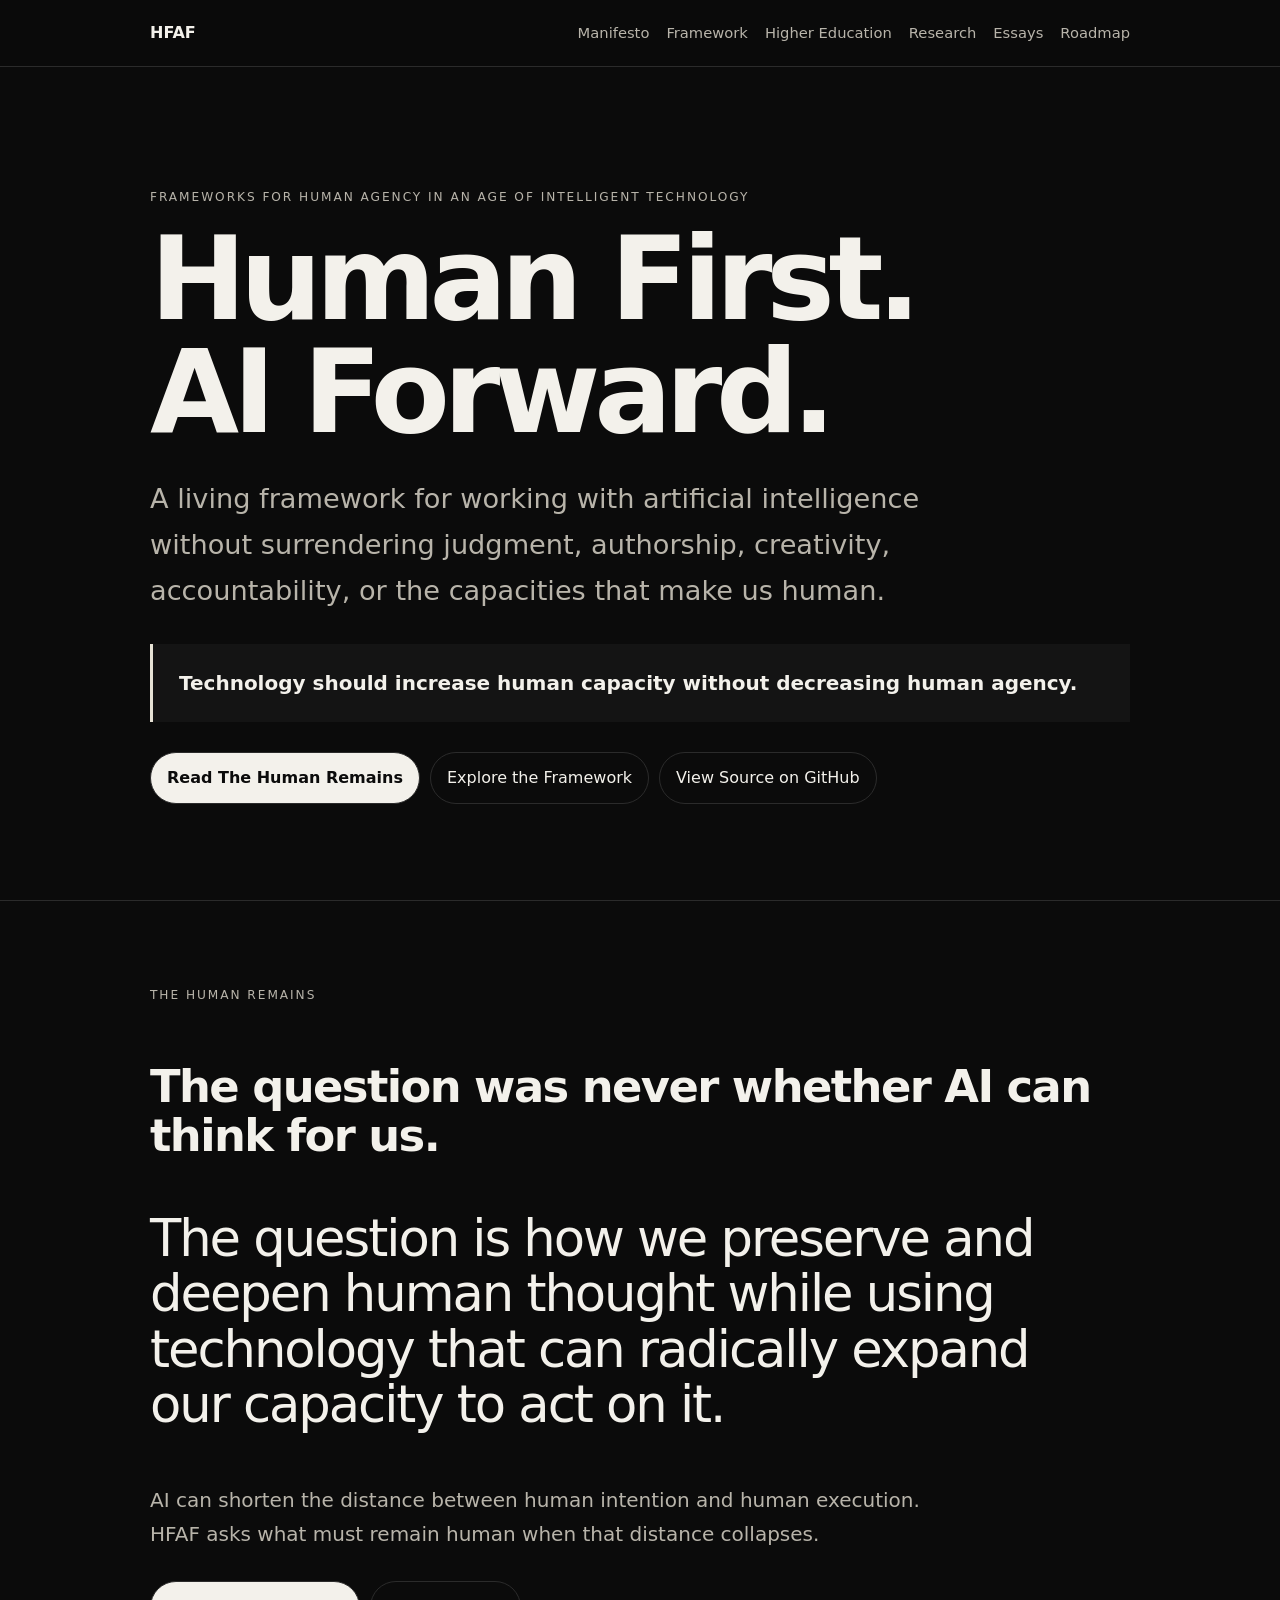
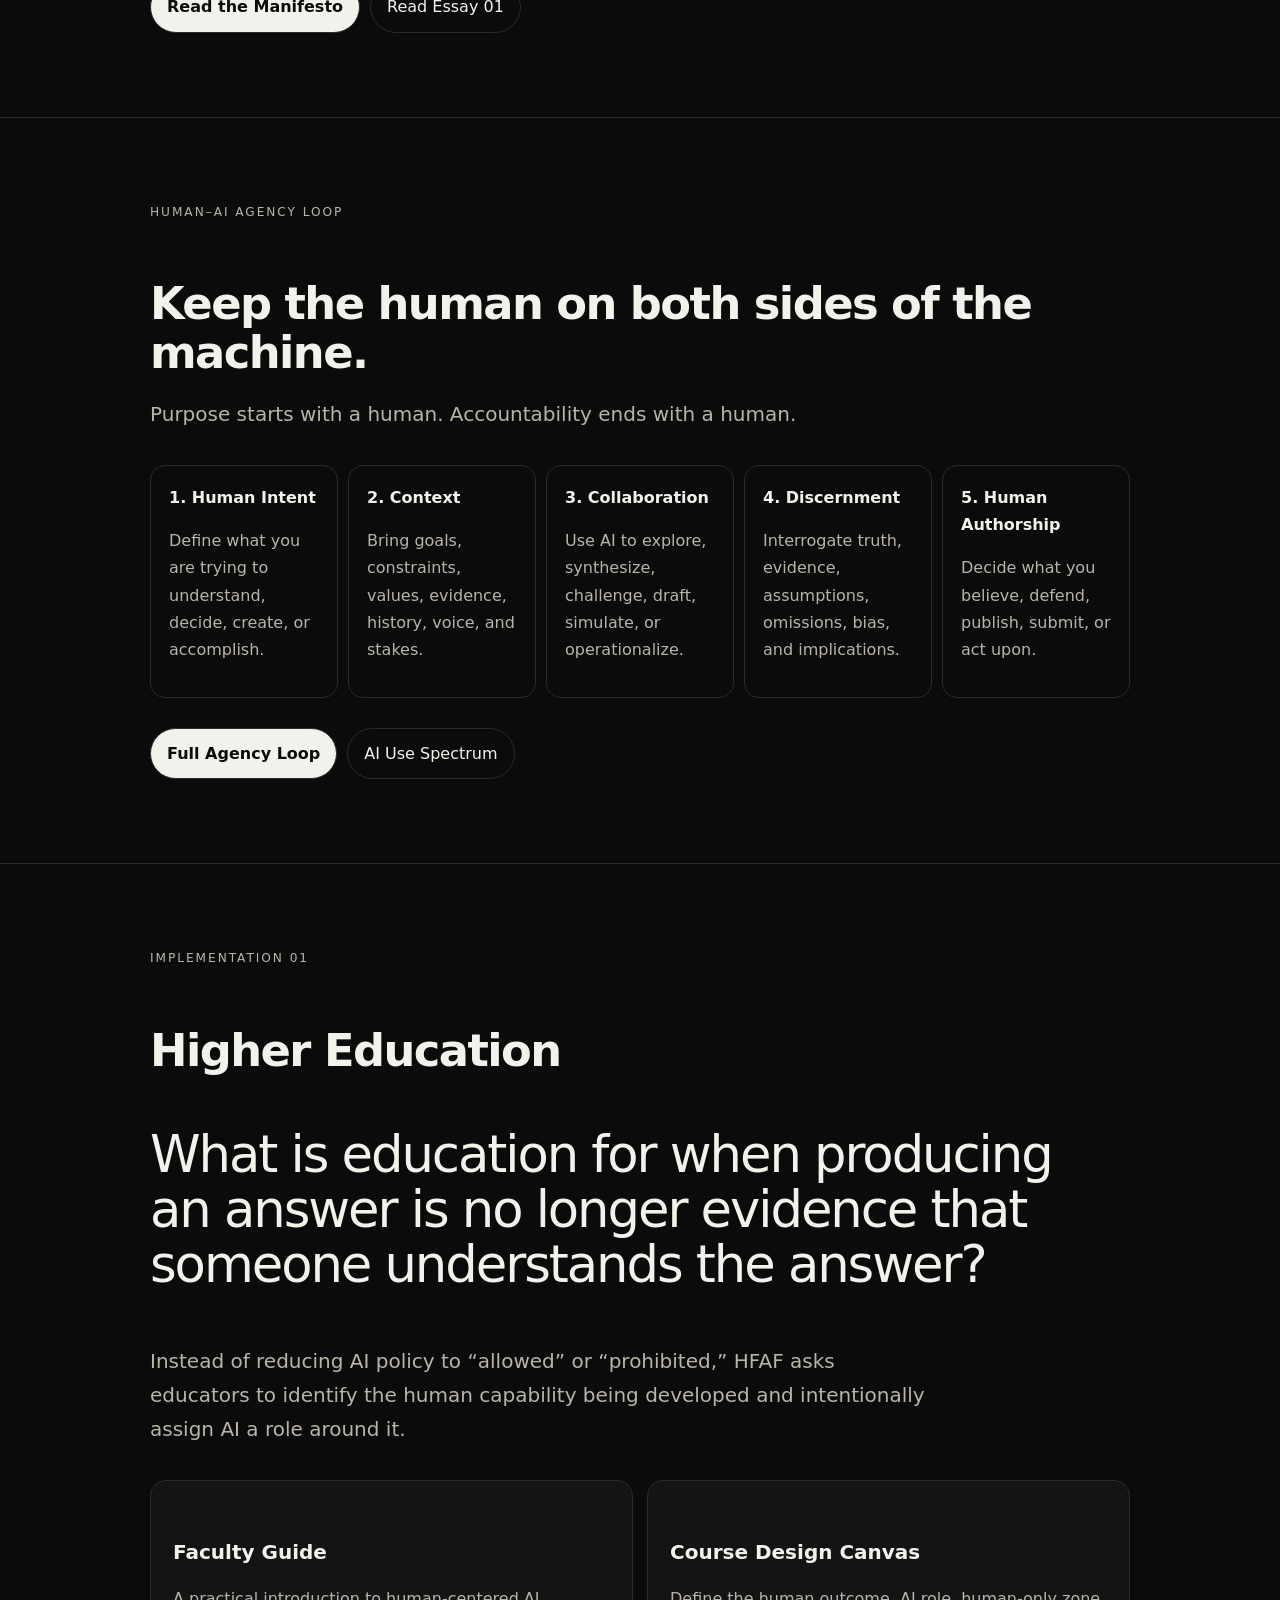
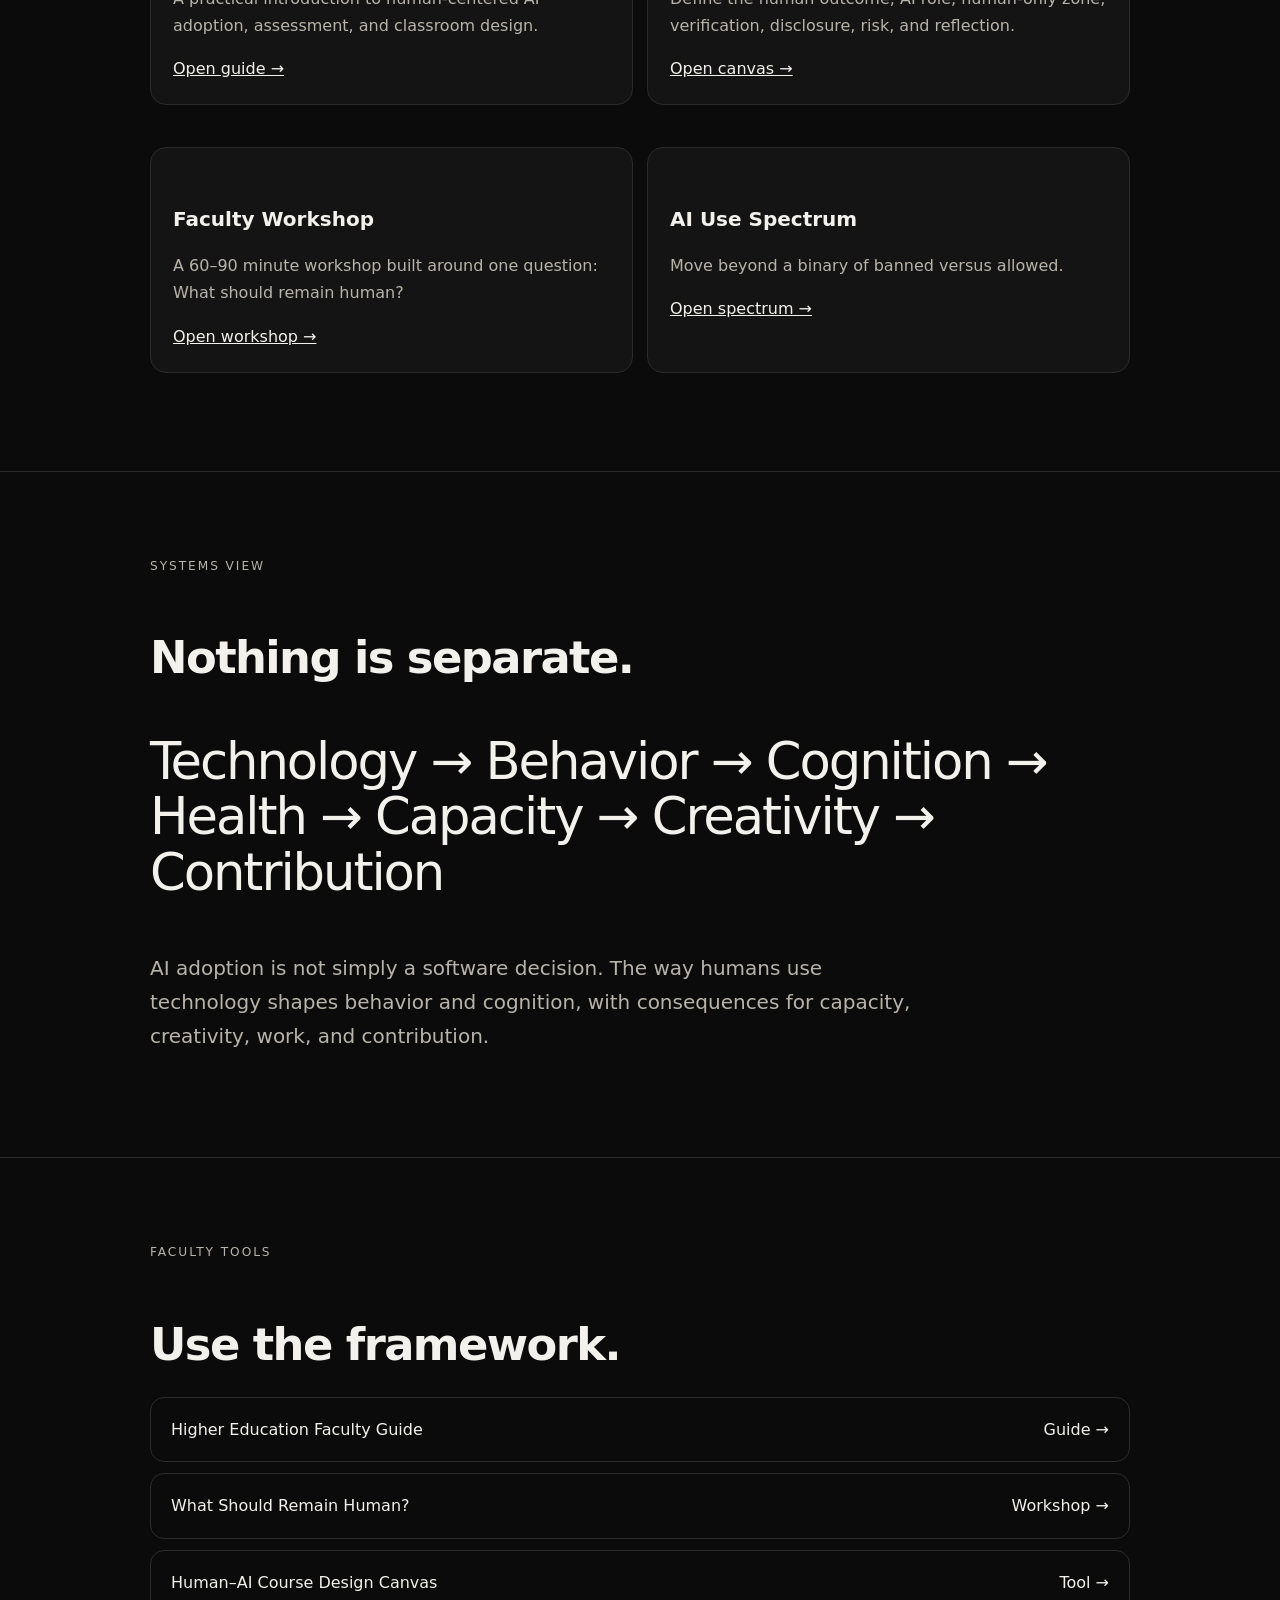
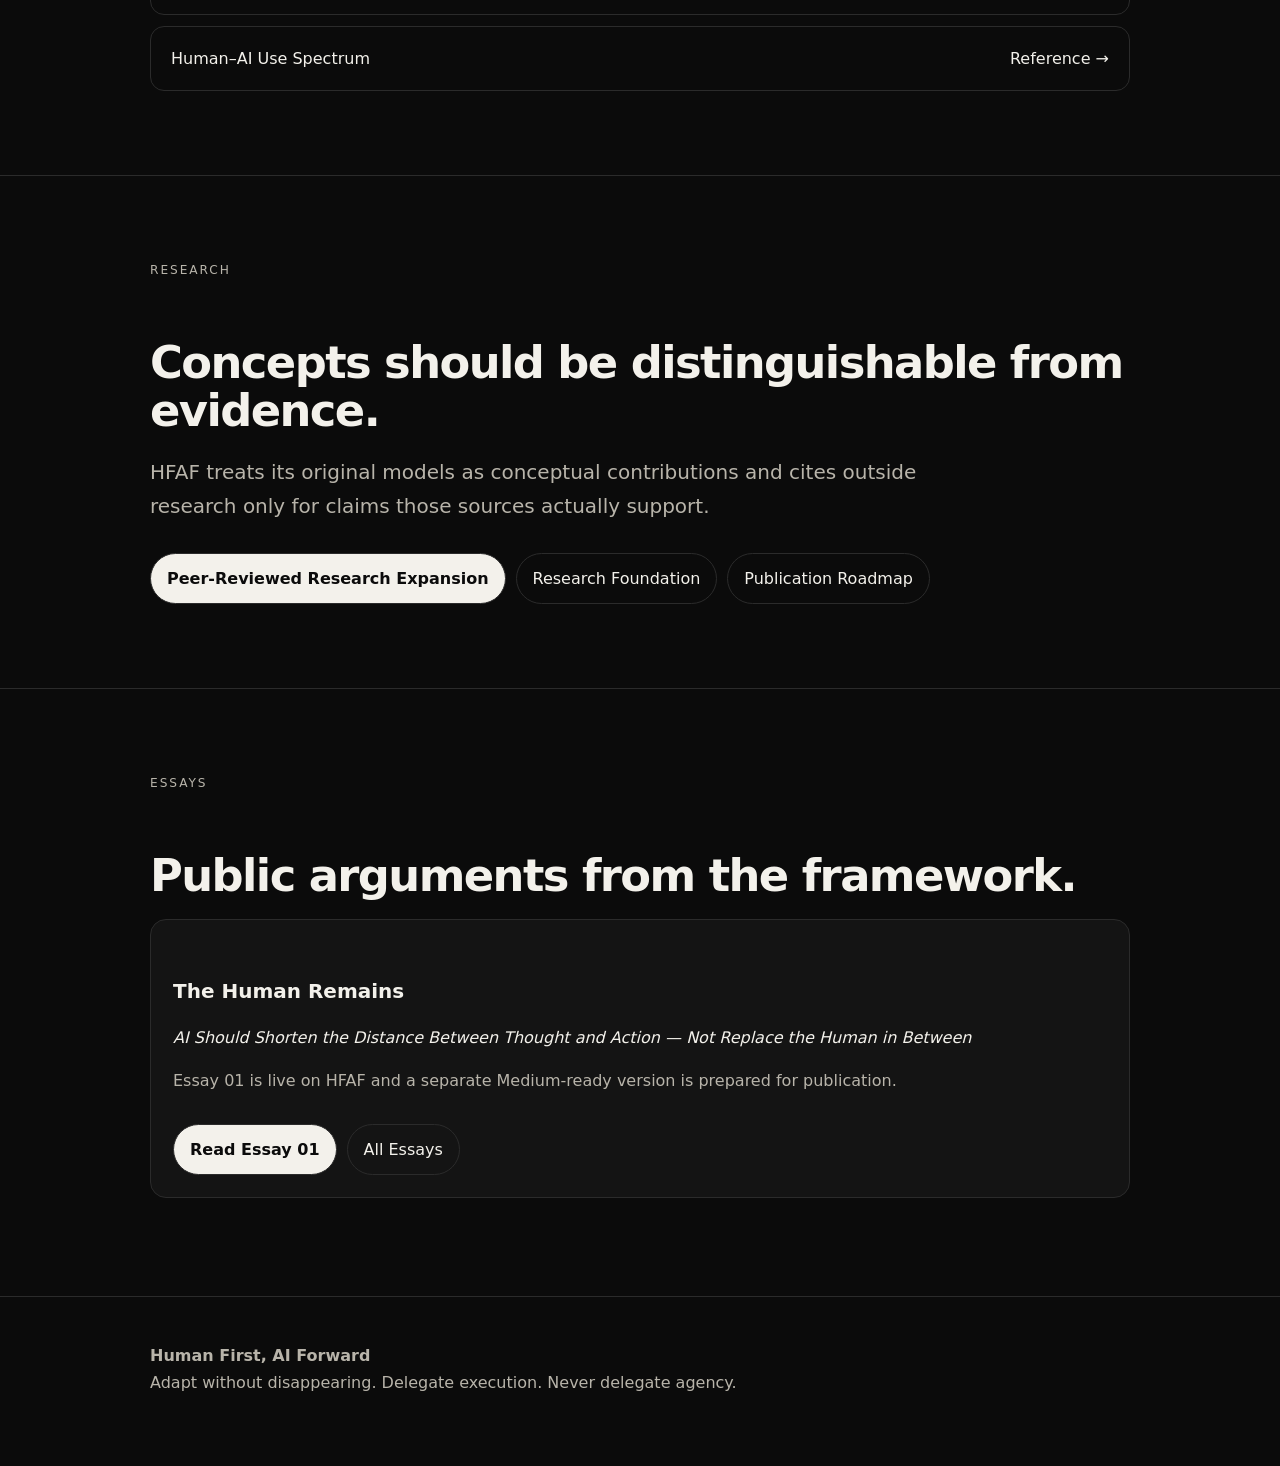
==== commit e024c43d: "Surface Essays and peer-reviewed research on homepage" ====
--- a/docs/index.html
+++ b/docs/index.html
@@ -1 +1 @@
-<!doctype html><html lang="en"><head><meta charset="utf-8"><meta name="viewport" content="width=device-width,initial-scale=1"><title>Human First, AI Forward</title><meta name="description" content="A human-centered framework for preserving agency, thought, creativity, and responsibility while expanding human capacity through AI."><link rel="stylesheet" href="styles.css"><style>.hero{padding:120px 0 96px}.hero h1{font-size:clamp(3.8rem,9vw,7.6rem);max-width:1000px}.hero .lead{font-size:clamp(1.2rem,2.3vw,1.7rem)}section{padding:84px 0;border-top:1px solid var(--line)}.quote-big{font-size:clamp(1.9rem,4vw,3.8rem);line-height:1.08;letter-spacing:-.04em;max-width:930px}.loop{display:grid;grid-template-columns:repeat(5,1fr);gap:10px;margin-top:34px}.loop div{border:1px solid var(--line);border-radius:15px;padding:18px;min-height:145px}.resource-list{display:grid;gap:11px;margin-top:28px}.resource-list a{display:flex;justify-content:space-between;gap:20px;text-decoration:none;padding:18px 20px;border:1px solid var(--line);border-radius:14px}@media(max-width:850px){.loop{grid-template-columns:1fr}}</style></head><body><nav><div class="wrap"><a class="brand" href="index.html">HFAF</a><div class="navlinks"><a href="manifesto.html">Manifesto</a><a href="framework.html">Framework</a><a href="faculty-guide.html">Higher Education</a><a href="research.html">Research</a><a href="publication-roadmap.html">Roadmap</a></div></div></nav><main><header class="hero"><div class="wrap"><div class="eyebrow">Frameworks for Human Agency in an Age of Intelligent Technology</div><h1>Human First.<br>AI Forward.</h1><p class="lead">A living framework for working with artificial intelligence without surrendering judgment, authorship, creativity, accountability, or the capacities that make us human.</p><div class="quote"><strong>Technology should increase human capacity without decreasing human agency.</strong></div><div class="actions"><a class="btn primary" href="manifesto.html">Read The Human Remains</a><a class="btn" href="framework.html">Explore the Framework</a><a class="btn" href="https://github.com/Iamlegend-Imani/HFAF-Human-First-AI-Forward">View Source on GitHub</a></div></div></header><section><div class="wrap"><div class="eyebrow">The Human Remains</div><h2>The question was never whether AI can think for us.</h2><p class="quote-big">The question is how we preserve and deepen human thought while using technology that can radically expand our capacity to act on it.</p><p class="lead">AI can shorten the distance between human intention and human execution. HFAF asks what must remain human when that distance collapses.</p><div class="actions"><a class="btn primary" href="manifesto.html">Read the Manifesto</a><a class="btn" href="essay-the-human-remains.html">Read Essay 01</a></div></div></section><section><div class="wrap"><div class="eyebrow">Human–AI Agency Loop</div><h2>Keep the human on both sides of the machine.</h2><p class="lead">Purpose starts with a human. Accountability ends with a human.</p><div class="loop"><div><strong>1. Human Intent</strong><p class="muted">Define what you are trying to understand, decide, create, or accomplish.</p></div><div><strong>2. Context</strong><p class="muted">Bring goals, constraints, values, evidence, history, voice, and stakes.</p></div><div><strong>3. Collaboration</strong><p class="muted">Use AI to explore, synthesize, challenge, draft, simulate, or operationalize.</p></div><div><strong>4. Discernment</strong><p class="muted">Interrogate truth, evidence, assumptions, omissions, bias, and implications.</p></div><div><strong>5. Human Authorship</strong><p class="muted">Decide what you believe, defend, publish, submit, or act upon.</p></div></div><div class="actions"><a class="btn primary" href="framework.html">Full Agency Loop</a><a class="btn" href="spectrum.html">AI Use Spectrum</a></div></div></section><section><div class="wrap"><div class="eyebrow">Implementation 01</div><h2>Higher Education</h2><p class="quote-big">What is education for when producing an answer is no longer evidence that someone understands the answer?</p><p class="lead">Instead of reducing AI policy to “allowed” or “prohibited,” HFAF asks educators to identify the human capability being developed and intentionally assign AI a role around it.</p><div class="grid"><div class="card"><h3>Faculty Guide</h3><p class="muted">A practical introduction to human-centered AI adoption, assessment, and classroom design.</p><a href="faculty-guide.html">Open guide →</a></div><div class="card"><h3>Course Design Canvas</h3><p class="muted">Define the human outcome, AI role, human-only zone, verification, disclosure, risk, and reflection.</p><a href="course-design-canvas.html">Open canvas →</a></div><div class="card"><h3>Faculty Workshop</h3><p class="muted">A 60–90 minute workshop built around one question: What should remain human?</p><a href="workshop.html">Open workshop →</a></div><div class="card"><h3>AI Use Spectrum</h3><p class="muted">Move beyond a binary of banned versus allowed.</p><a href="spectrum.html">Open spectrum →</a></div></div></div></section><section><div class="wrap"><div class="eyebrow">Systems View</div><h2>Nothing is separate.</h2><p class="quote-big">Technology → Behavior → Cognition → Health → Capacity → Creativity → Contribution</p><p class="lead">AI adoption is not simply a software decision. The way humans use technology shapes behavior and cognition, with consequences for capacity, creativity, work, and contribution.</p></div></section><section><div class="wrap"><div class="eyebrow">Resources</div><h2>Use the framework.</h2><div class="resource-list"><a href="manifesto.html"><span>The Human Remains</span><span>Manifesto →</span></a><a href="framework.html"><span>Human–AI Agency Loop</span><span>Framework →</span></a><a href="spectrum.html"><span>Human–AI Use Spectrum</span><span>Reference →</span></a><a href="faculty-guide.html"><span>Higher Education Faculty Guide</span><span>Guide →</span></a><a href="workshop.html"><span>What Should Remain Human?</span><span>Workshop →</span></a><a href="course-design-canvas.html"><span>Human–AI Course Design Canvas</span><span>Tool →</span></a><a href="essay-the-human-remains.html"><span>The Human Remains</span><span>Essay →</span></a></div></div></section><section><div class="wrap"><div class="eyebrow">Research</div><h2>Concepts should be distinguishable from evidence.</h2><p class="lead">HFAF treats its original models as conceptual contributions and cites outside research only for claims those sources actually support.</p><div class="actions"><a class="btn primary" href="research.html#bibliography">Bibliography</a><a class="btn" href="research.html#questions">Research Questions</a><a class="btn" href="publication-roadmap.html">Publication Roadmap</a></div></div></section></main><footer><div class="wrap"><strong>Human First, AI Forward</strong><br>Adapt without disappearing. Delegate execution. Never delegate agency.</div></footer></body></html>+<!doctype html><html lang="en"><head><meta charset="utf-8"><meta name="viewport" content="width=device-width,initial-scale=1"><title>Human First, AI Forward</title><meta name="description" content="A human-centered framework for preserving agency, thought, creativity, and responsibility while expanding human capacity through AI."><link rel="stylesheet" href="styles.css"><style>.hero{padding:120px 0 96px}.hero h1{font-size:clamp(3.8rem,9vw,7.6rem);max-width:1000px}.hero .lead{font-size:clamp(1.2rem,2.3vw,1.7rem)}section{padding:84px 0;border-top:1px solid var(--line)}.quote-big{font-size:clamp(1.9rem,4vw,3.8rem);line-height:1.08;letter-spacing:-.04em;max-width:930px}.loop{display:grid;grid-template-columns:repeat(5,1fr);gap:10px;margin-top:34px}.loop div{border:1px solid var(--line);border-radius:15px;padding:18px;min-height:145px}.resource-list{display:grid;gap:11px;margin-top:28px}.resource-list a{display:flex;justify-content:space-between;gap:20px;text-decoration:none;padding:18px 20px;border:1px solid var(--line);border-radius:14px}@media(max-width:850px){.loop{grid-template-columns:1fr}}</style></head><body><nav><div class="wrap"><a class="brand" href="index.html">HFAF</a><div class="navlinks"><a href="manifesto.html">Manifesto</a><a href="framework.html">Framework</a><a href="faculty-guide.html">Higher Education</a><a href="research.html">Research</a><a href="essays.html">Essays</a><a href="publication-roadmap.html">Roadmap</a></div></div></nav><main><header class="hero"><div class="wrap"><div class="eyebrow">Frameworks for Human Agency in an Age of Intelligent Technology</div><h1>Human First.<br>AI Forward.</h1><p class="lead">A living framework for working with artificial intelligence without surrendering judgment, authorship, creativity, accountability, or the capacities that make us human.</p><div class="quote"><strong>Technology should increase human capacity without decreasing human agency.</strong></div><div class="actions"><a class="btn primary" href="manifesto.html">Read The Human Remains</a><a class="btn" href="framework.html">Explore the Framework</a><a class="btn" href="https://github.com/Iamlegend-Imani/HFAF-Human-First-AI-Forward">View Source on GitHub</a></div></div></header><section><div class="wrap"><div class="eyebrow">The Human Remains</div><h2>The question was never whether AI can think for us.</h2><p class="quote-big">The question is how we preserve and deepen human thought while using technology that can radically expand our capacity to act on it.</p><p class="lead">AI can shorten the distance between human intention and human execution. HFAF asks what must remain human when that distance collapses.</p><div class="actions"><a class="btn primary" href="manifesto.html">Read the Manifesto</a><a class="btn" href="essay-the-human-remains.html">Read Essay 01</a></div></div></section><section><div class="wrap"><div class="eyebrow">Human–AI Agency Loop</div><h2>Keep the human on both sides of the machine.</h2><p class="lead">Purpose starts with a human. Accountability ends with a human.</p><div class="loop"><div><strong>1. Human Intent</strong><p class="muted">Define what you are trying to understand, decide, create, or accomplish.</p></div><div><strong>2. Context</strong><p class="muted">Bring goals, constraints, values, evidence, history, voice, and stakes.</p></div><div><strong>3. Collaboration</strong><p class="muted">Use AI to explore, synthesize, challenge, draft, simulate, or operationalize.</p></div><div><strong>4. Discernment</strong><p class="muted">Interrogate truth, evidence, assumptions, omissions, bias, and implications.</p></div><div><strong>5. Human Authorship</strong><p class="muted">Decide what you believe, defend, publish, submit, or act upon.</p></div></div><div class="actions"><a class="btn primary" href="framework.html">Full Agency Loop</a><a class="btn" href="spectrum.html">AI Use Spectrum</a></div></div></section><section><div class="wrap"><div class="eyebrow">Implementation 01</div><h2>Higher Education</h2><p class="quote-big">What is education for when producing an answer is no longer evidence that someone understands the answer?</p><p class="lead">Instead of reducing AI policy to “allowed” or “prohibited,” HFAF asks educators to identify the human capability being developed and intentionally assign AI a role around it.</p><div class="grid"><div class="card"><h3>Faculty Guide</h3><p class="muted">A practical introduction to human-centered AI adoption, assessment, and classroom design.</p><a href="faculty-guide.html">Open guide →</a></div><div class="card"><h3>Course Design Canvas</h3><p class="muted">Define the human outcome, AI role, human-only zone, verification, disclosure, risk, and reflection.</p><a href="course-design-canvas.html">Open canvas →</a></div><div class="card"><h3>Faculty Workshop</h3><p class="muted">A 60–90 minute workshop built around one question: What should remain human?</p><a href="workshop.html">Open workshop →</a></div><div class="card"><h3>AI Use Spectrum</h3><p class="muted">Move beyond a binary of banned versus allowed.</p><a href="spectrum.html">Open spectrum →</a></div></div></div></section><section><div class="wrap"><div class="eyebrow">Systems View</div><h2>Nothing is separate.</h2><p class="quote-big">Technology → Behavior → Cognition → Health → Capacity → Creativity → Contribution</p><p class="lead">AI adoption is not simply a software decision. The way humans use technology shapes behavior and cognition, with consequences for capacity, creativity, work, and contribution.</p></div></section><section><div class="wrap"><div class="eyebrow">Faculty Tools</div><h2>Use the framework.</h2><div class="resource-list"><a href="faculty-guide.html"><span>Higher Education Faculty Guide</span><span>Guide →</span></a><a href="workshop.html"><span>What Should Remain Human?</span><span>Workshop →</span></a><a href="course-design-canvas.html"><span>Human–AI Course Design Canvas</span><span>Tool →</span></a><a href="spectrum.html"><span>Human–AI Use Spectrum</span><span>Reference →</span></a></div></div></section><section><div class="wrap"><div class="eyebrow">Research</div><h2>Concepts should be distinguishable from evidence.</h2><p class="lead">HFAF treats its original models as conceptual contributions and cites outside research only for claims those sources actually support.</p><div class="actions"><a class="btn primary" href="research-expansion.html">Peer-Reviewed Research Expansion</a><a class="btn" href="research.html">Research Foundation</a><a class="btn" href="publication-roadmap.html">Publication Roadmap</a></div></div></section><section><div class="wrap"><div class="eyebrow">Essays</div><h2>Public arguments from the framework.</h2><div class="card"><h3>The Human Remains</h3><p><em>AI Should Shorten the Distance Between Thought and Action — Not Replace the Human in Between</em></p><p class="muted">Essay 01 is live on HFAF and a separate Medium-ready version is prepared for publication.</p><div class="actions"><a class="btn primary" href="essay-the-human-remains.html">Read Essay 01</a><a class="btn" href="essays.html">All Essays</a></div></div></div></section></main><footer><div class="wrap"><strong>Human First, AI Forward</strong><br>Adapt without disappearing. Delegate execution. Never delegate agency.</div></footer></body></html>
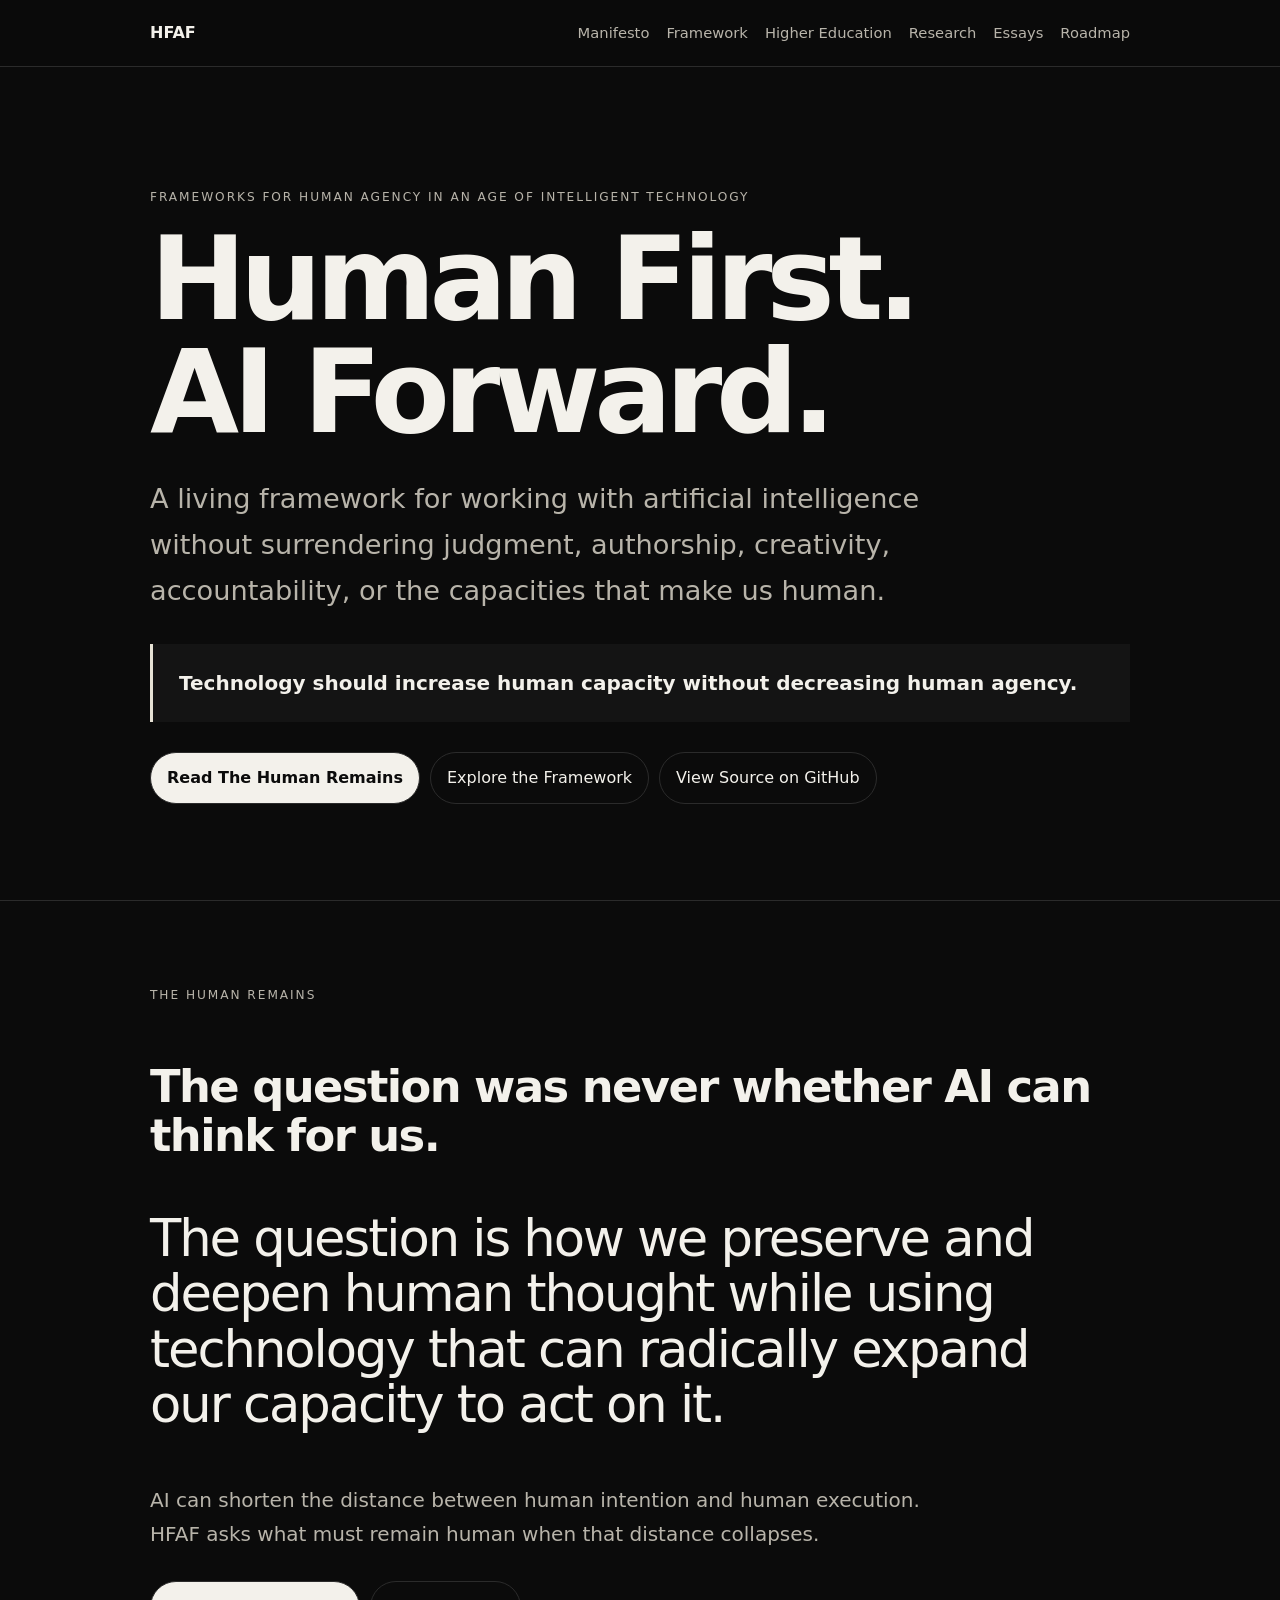
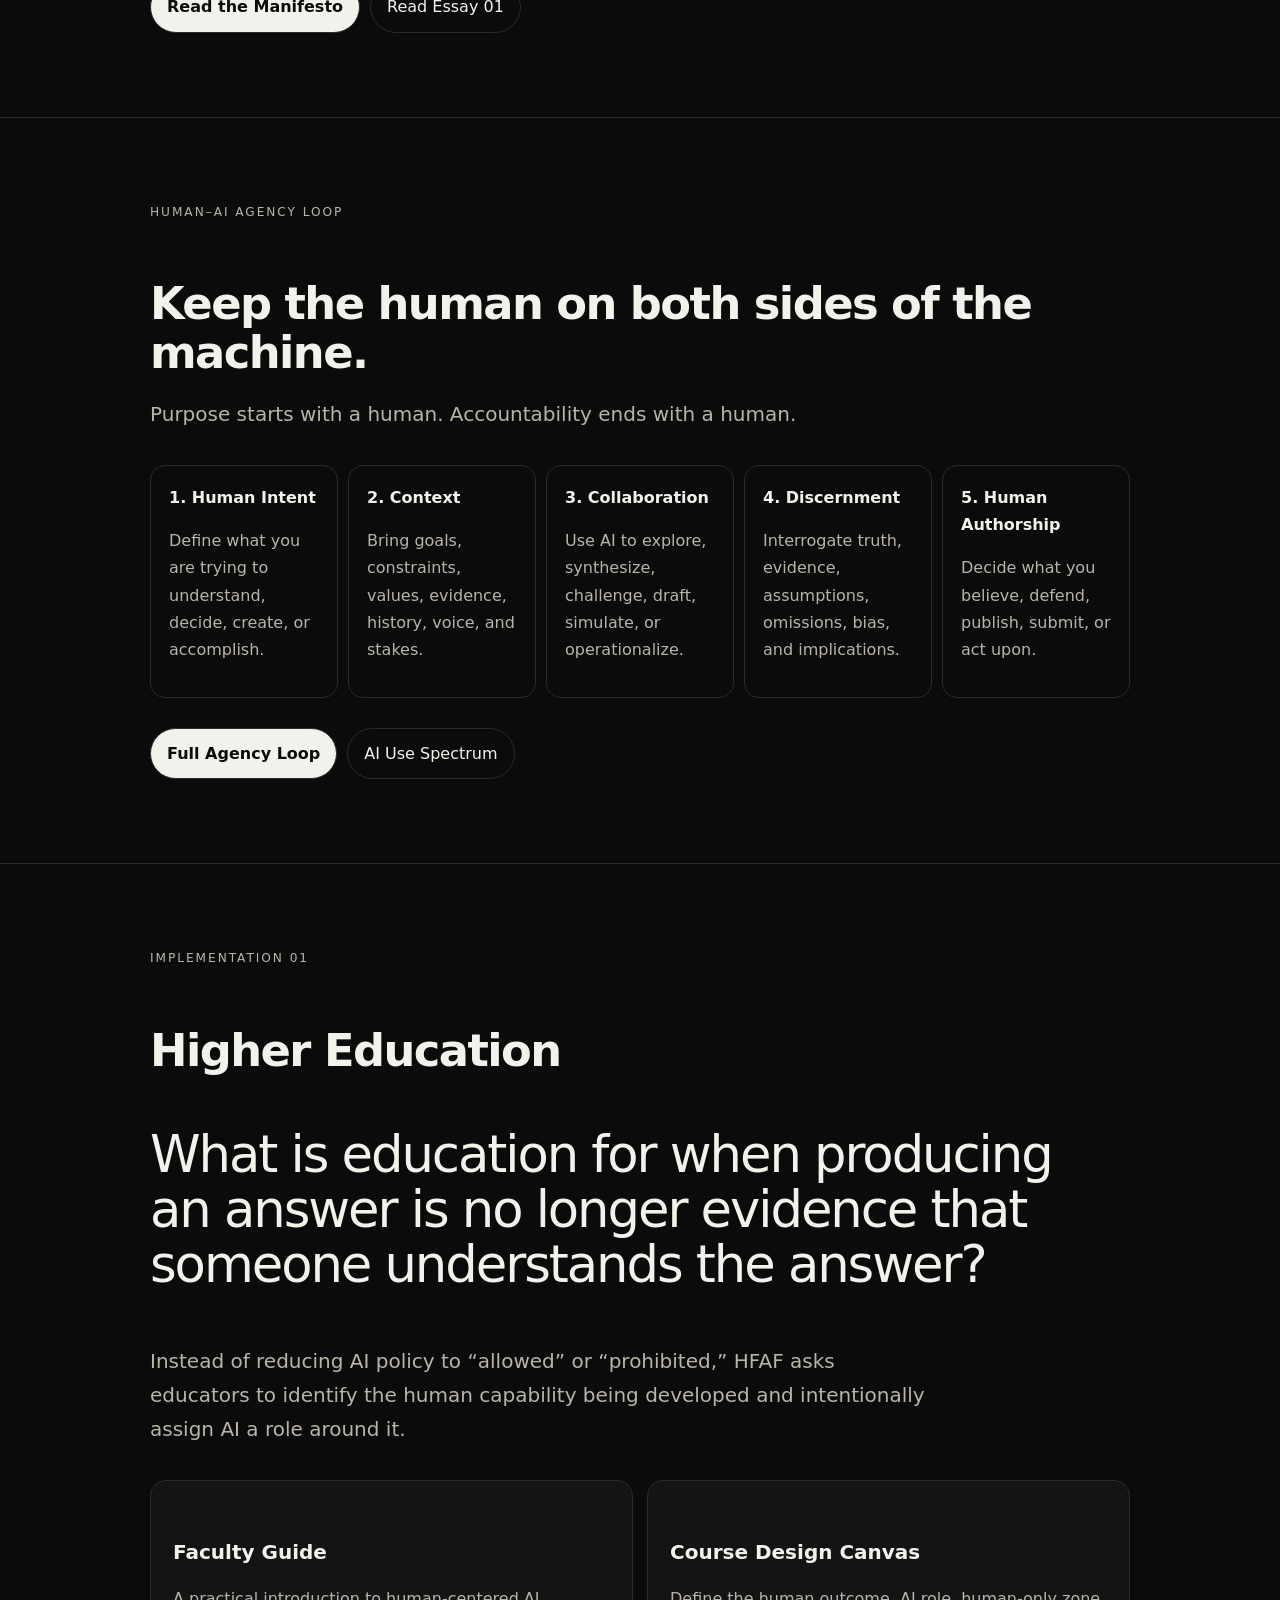
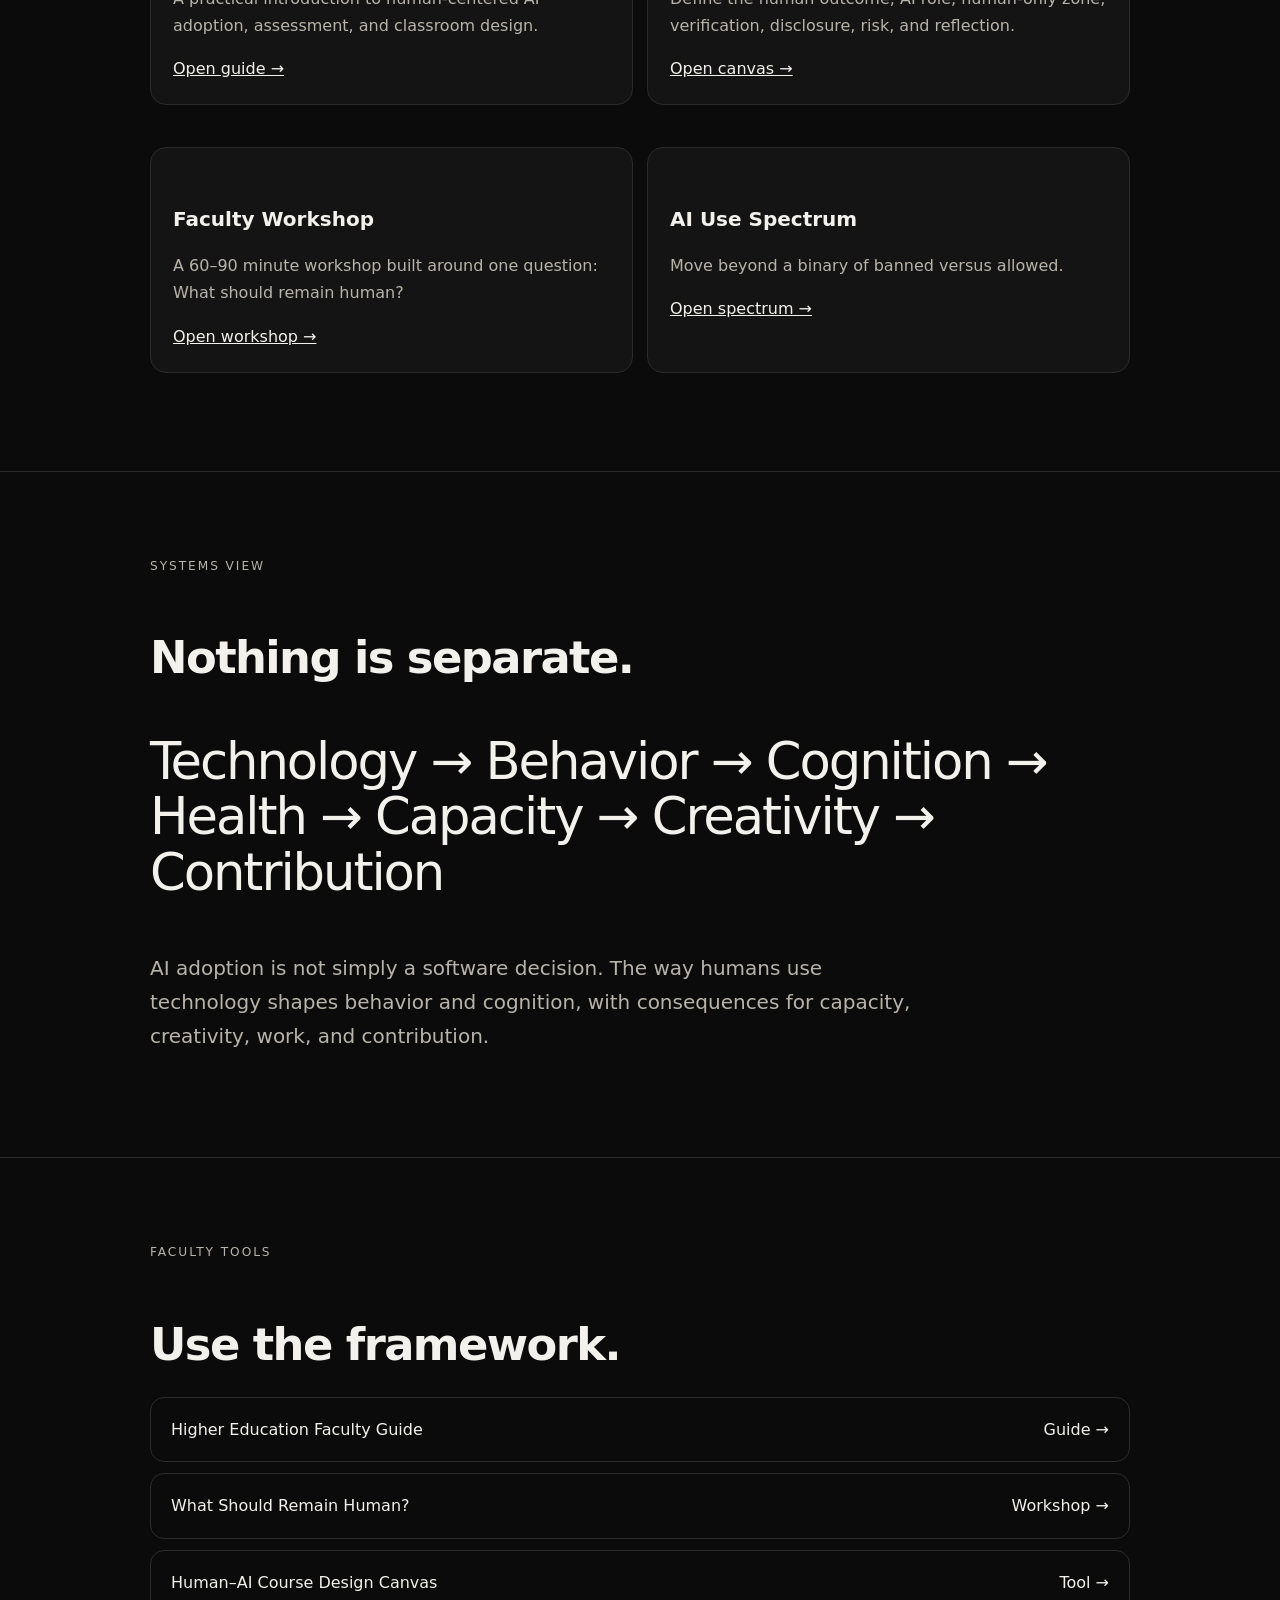
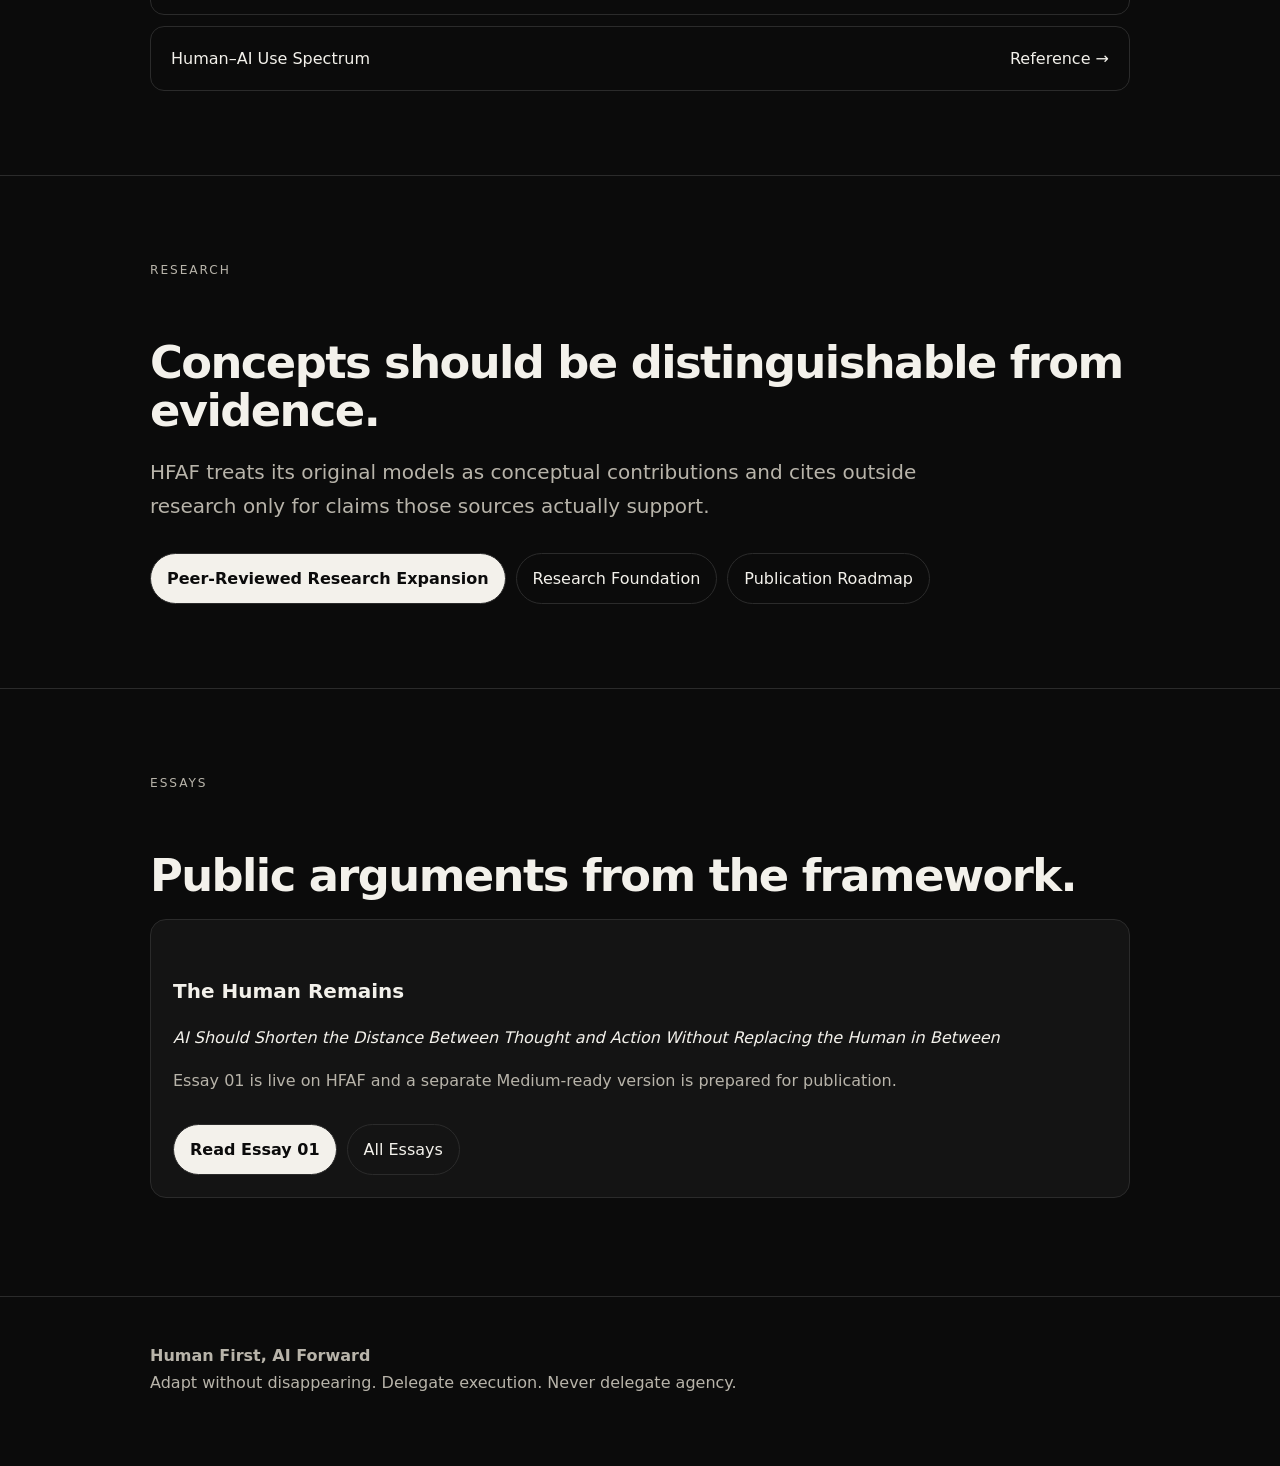
==== commit bc781deb: "Remove em dashes from homepage" ====
--- a/docs/index.html
+++ b/docs/index.html
@@ -1 +1 @@
-<!doctype html><html lang="en"><head><meta charset="utf-8"><meta name="viewport" content="width=device-width,initial-scale=1"><title>Human First, AI Forward</title><meta name="description" content="A human-centered framework for preserving agency, thought, creativity, and responsibility while expanding human capacity through AI."><link rel="stylesheet" href="styles.css"><style>.hero{padding:120px 0 96px}.hero h1{font-size:clamp(3.8rem,9vw,7.6rem);max-width:1000px}.hero .lead{font-size:clamp(1.2rem,2.3vw,1.7rem)}section{padding:84px 0;border-top:1px solid var(--line)}.quote-big{font-size:clamp(1.9rem,4vw,3.8rem);line-height:1.08;letter-spacing:-.04em;max-width:930px}.loop{display:grid;grid-template-columns:repeat(5,1fr);gap:10px;margin-top:34px}.loop div{border:1px solid var(--line);border-radius:15px;padding:18px;min-height:145px}.resource-list{display:grid;gap:11px;margin-top:28px}.resource-list a{display:flex;justify-content:space-between;gap:20px;text-decoration:none;padding:18px 20px;border:1px solid var(--line);border-radius:14px}@media(max-width:850px){.loop{grid-template-columns:1fr}}</style></head><body><nav><div class="wrap"><a class="brand" href="index.html">HFAF</a><div class="navlinks"><a href="manifesto.html">Manifesto</a><a href="framework.html">Framework</a><a href="faculty-guide.html">Higher Education</a><a href="research.html">Research</a><a href="essays.html">Essays</a><a href="publication-roadmap.html">Roadmap</a></div></div></nav><main><header class="hero"><div class="wrap"><div class="eyebrow">Frameworks for Human Agency in an Age of Intelligent Technology</div><h1>Human First.<br>AI Forward.</h1><p class="lead">A living framework for working with artificial intelligence without surrendering judgment, authorship, creativity, accountability, or the capacities that make us human.</p><div class="quote"><strong>Technology should increase human capacity without decreasing human agency.</strong></div><div class="actions"><a class="btn primary" href="manifesto.html">Read The Human Remains</a><a class="btn" href="framework.html">Explore the Framework</a><a class="btn" href="https://github.com/Iamlegend-Imani/HFAF-Human-First-AI-Forward">View Source on GitHub</a></div></div></header><section><div class="wrap"><div class="eyebrow">The Human Remains</div><h2>The question was never whether AI can think for us.</h2><p class="quote-big">The question is how we preserve and deepen human thought while using technology that can radically expand our capacity to act on it.</p><p class="lead">AI can shorten the distance between human intention and human execution. HFAF asks what must remain human when that distance collapses.</p><div class="actions"><a class="btn primary" href="manifesto.html">Read the Manifesto</a><a class="btn" href="essay-the-human-remains.html">Read Essay 01</a></div></div></section><section><div class="wrap"><div class="eyebrow">Human–AI Agency Loop</div><h2>Keep the human on both sides of the machine.</h2><p class="lead">Purpose starts with a human. Accountability ends with a human.</p><div class="loop"><div><strong>1. Human Intent</strong><p class="muted">Define what you are trying to understand, decide, create, or accomplish.</p></div><div><strong>2. Context</strong><p class="muted">Bring goals, constraints, values, evidence, history, voice, and stakes.</p></div><div><strong>3. Collaboration</strong><p class="muted">Use AI to explore, synthesize, challenge, draft, simulate, or operationalize.</p></div><div><strong>4. Discernment</strong><p class="muted">Interrogate truth, evidence, assumptions, omissions, bias, and implications.</p></div><div><strong>5. Human Authorship</strong><p class="muted">Decide what you believe, defend, publish, submit, or act upon.</p></div></div><div class="actions"><a class="btn primary" href="framework.html">Full Agency Loop</a><a class="btn" href="spectrum.html">AI Use Spectrum</a></div></div></section><section><div class="wrap"><div class="eyebrow">Implementation 01</div><h2>Higher Education</h2><p class="quote-big">What is education for when producing an answer is no longer evidence that someone understands the answer?</p><p class="lead">Instead of reducing AI policy to “allowed” or “prohibited,” HFAF asks educators to identify the human capability being developed and intentionally assign AI a role around it.</p><div class="grid"><div class="card"><h3>Faculty Guide</h3><p class="muted">A practical introduction to human-centered AI adoption, assessment, and classroom design.</p><a href="faculty-guide.html">Open guide →</a></div><div class="card"><h3>Course Design Canvas</h3><p class="muted">Define the human outcome, AI role, human-only zone, verification, disclosure, risk, and reflection.</p><a href="course-design-canvas.html">Open canvas →</a></div><div class="card"><h3>Faculty Workshop</h3><p class="muted">A 60–90 minute workshop built around one question: What should remain human?</p><a href="workshop.html">Open workshop →</a></div><div class="card"><h3>AI Use Spectrum</h3><p class="muted">Move beyond a binary of banned versus allowed.</p><a href="spectrum.html">Open spectrum →</a></div></div></div></section><section><div class="wrap"><div class="eyebrow">Systems View</div><h2>Nothing is separate.</h2><p class="quote-big">Technology → Behavior → Cognition → Health → Capacity → Creativity → Contribution</p><p class="lead">AI adoption is not simply a software decision. The way humans use technology shapes behavior and cognition, with consequences for capacity, creativity, work, and contribution.</p></div></section><section><div class="wrap"><div class="eyebrow">Faculty Tools</div><h2>Use the framework.</h2><div class="resource-list"><a href="faculty-guide.html"><span>Higher Education Faculty Guide</span><span>Guide →</span></a><a href="workshop.html"><span>What Should Remain Human?</span><span>Workshop →</span></a><a href="course-design-canvas.html"><span>Human–AI Course Design Canvas</span><span>Tool →</span></a><a href="spectrum.html"><span>Human–AI Use Spectrum</span><span>Reference →</span></a></div></div></section><section><div class="wrap"><div class="eyebrow">Research</div><h2>Concepts should be distinguishable from evidence.</h2><p class="lead">HFAF treats its original models as conceptual contributions and cites outside research only for claims those sources actually support.</p><div class="actions"><a class="btn primary" href="research-expansion.html">Peer-Reviewed Research Expansion</a><a class="btn" href="research.html">Research Foundation</a><a class="btn" href="publication-roadmap.html">Publication Roadmap</a></div></div></section><section><div class="wrap"><div class="eyebrow">Essays</div><h2>Public arguments from the framework.</h2><div class="card"><h3>The Human Remains</h3><p><em>AI Should Shorten the Distance Between Thought and Action — Not Replace the Human in Between</em></p><p class="muted">Essay 01 is live on HFAF and a separate Medium-ready version is prepared for publication.</p><div class="actions"><a class="btn primary" href="essay-the-human-remains.html">Read Essay 01</a><a class="btn" href="essays.html">All Essays</a></div></div></div></section></main><footer><div class="wrap"><strong>Human First, AI Forward</strong><br>Adapt without disappearing. Delegate execution. Never delegate agency.</div></footer></body></html>+<!doctype html><html lang="en"><head><meta charset="utf-8"><meta name="viewport" content="width=device-width,initial-scale=1"><title>Human First, AI Forward</title><meta name="description" content="A human-centered framework for preserving agency, thought, creativity, and responsibility while expanding human capacity through AI."><link rel="stylesheet" href="styles.css"><style>.hero{padding:120px 0 96px}.hero h1{font-size:clamp(3.8rem,9vw,7.6rem);max-width:1000px}.hero .lead{font-size:clamp(1.2rem,2.3vw,1.7rem)}section{padding:84px 0;border-top:1px solid var(--line)}.quote-big{font-size:clamp(1.9rem,4vw,3.8rem);line-height:1.08;letter-spacing:-.04em;max-width:930px}.loop{display:grid;grid-template-columns:repeat(5,1fr);gap:10px;margin-top:34px}.loop div{border:1px solid var(--line);border-radius:15px;padding:18px;min-height:145px}.resource-list{display:grid;gap:11px;margin-top:28px}.resource-list a{display:flex;justify-content:space-between;gap:20px;text-decoration:none;padding:18px 20px;border:1px solid var(--line);border-radius:14px}@media(max-width:850px){.loop{grid-template-columns:1fr}}</style></head><body><nav><div class="wrap"><a class="brand" href="index.html">HFAF</a><div class="navlinks"><a href="manifesto.html">Manifesto</a><a href="framework.html">Framework</a><a href="faculty-guide.html">Higher Education</a><a href="research.html">Research</a><a href="essays.html">Essays</a><a href="publication-roadmap.html">Roadmap</a></div></div></nav><main><header class="hero"><div class="wrap"><div class="eyebrow">Frameworks for Human Agency in an Age of Intelligent Technology</div><h1>Human First.<br>AI Forward.</h1><p class="lead">A living framework for working with artificial intelligence without surrendering judgment, authorship, creativity, accountability, or the capacities that make us human.</p><div class="quote"><strong>Technology should increase human capacity without decreasing human agency.</strong></div><div class="actions"><a class="btn primary" href="manifesto.html">Read The Human Remains</a><a class="btn" href="framework.html">Explore the Framework</a><a class="btn" href="https://github.com/Iamlegend-Imani/HFAF-Human-First-AI-Forward">View Source on GitHub</a></div></div></header><section><div class="wrap"><div class="eyebrow">The Human Remains</div><h2>The question was never whether AI can think for us.</h2><p class="quote-big">The question is how we preserve and deepen human thought while using technology that can radically expand our capacity to act on it.</p><p class="lead">AI can shorten the distance between human intention and human execution. HFAF asks what must remain human when that distance collapses.</p><div class="actions"><a class="btn primary" href="manifesto.html">Read the Manifesto</a><a class="btn" href="essay-the-human-remains.html">Read Essay 01</a></div></div></section><section><div class="wrap"><div class="eyebrow">Human–AI Agency Loop</div><h2>Keep the human on both sides of the machine.</h2><p class="lead">Purpose starts with a human. Accountability ends with a human.</p><div class="loop"><div><strong>1. Human Intent</strong><p class="muted">Define what you are trying to understand, decide, create, or accomplish.</p></div><div><strong>2. Context</strong><p class="muted">Bring goals, constraints, values, evidence, history, voice, and stakes.</p></div><div><strong>3. Collaboration</strong><p class="muted">Use AI to explore, synthesize, challenge, draft, simulate, or operationalize.</p></div><div><strong>4. Discernment</strong><p class="muted">Interrogate truth, evidence, assumptions, omissions, bias, and implications.</p></div><div><strong>5. Human Authorship</strong><p class="muted">Decide what you believe, defend, publish, submit, or act upon.</p></div></div><div class="actions"><a class="btn primary" href="framework.html">Full Agency Loop</a><a class="btn" href="spectrum.html">AI Use Spectrum</a></div></div></section><section><div class="wrap"><div class="eyebrow">Implementation 01</div><h2>Higher Education</h2><p class="quote-big">What is education for when producing an answer is no longer evidence that someone understands the answer?</p><p class="lead">Instead of reducing AI policy to “allowed” or “prohibited,” HFAF asks educators to identify the human capability being developed and intentionally assign AI a role around it.</p><div class="grid"><div class="card"><h3>Faculty Guide</h3><p class="muted">A practical introduction to human-centered AI adoption, assessment, and classroom design.</p><a href="faculty-guide.html">Open guide →</a></div><div class="card"><h3>Course Design Canvas</h3><p class="muted">Define the human outcome, AI role, human-only zone, verification, disclosure, risk, and reflection.</p><a href="course-design-canvas.html">Open canvas →</a></div><div class="card"><h3>Faculty Workshop</h3><p class="muted">A 60–90 minute workshop built around one question: What should remain human?</p><a href="workshop.html">Open workshop →</a></div><div class="card"><h3>AI Use Spectrum</h3><p class="muted">Move beyond a binary of banned versus allowed.</p><a href="spectrum.html">Open spectrum →</a></div></div></div></section><section><div class="wrap"><div class="eyebrow">Systems View</div><h2>Nothing is separate.</h2><p class="quote-big">Technology → Behavior → Cognition → Health → Capacity → Creativity → Contribution</p><p class="lead">AI adoption is not simply a software decision. The way humans use technology shapes behavior and cognition, with consequences for capacity, creativity, work, and contribution.</p></div></section><section><div class="wrap"><div class="eyebrow">Faculty Tools</div><h2>Use the framework.</h2><div class="resource-list"><a href="faculty-guide.html"><span>Higher Education Faculty Guide</span><span>Guide →</span></a><a href="workshop.html"><span>What Should Remain Human?</span><span>Workshop →</span></a><a href="course-design-canvas.html"><span>Human–AI Course Design Canvas</span><span>Tool →</span></a><a href="spectrum.html"><span>Human–AI Use Spectrum</span><span>Reference →</span></a></div></div></section><section><div class="wrap"><div class="eyebrow">Research</div><h2>Concepts should be distinguishable from evidence.</h2><p class="lead">HFAF treats its original models as conceptual contributions and cites outside research only for claims those sources actually support.</p><div class="actions"><a class="btn primary" href="research-expansion.html">Peer-Reviewed Research Expansion</a><a class="btn" href="research.html">Research Foundation</a><a class="btn" href="publication-roadmap.html">Publication Roadmap</a></div></div></section><section><div class="wrap"><div class="eyebrow">Essays</div><h2>Public arguments from the framework.</h2><div class="card"><h3>The Human Remains</h3><p><em>AI Should Shorten the Distance Between Thought and Action Without Replacing the Human in Between</em></p><p class="muted">Essay 01 is live on HFAF and a separate Medium-ready version is prepared for publication.</p><div class="actions"><a class="btn primary" href="essay-the-human-remains.html">Read Essay 01</a><a class="btn" href="essays.html">All Essays</a></div></div></div></section></main><footer><div class="wrap"><strong>Human First, AI Forward</strong><br>Adapt without disappearing. Delegate execution. Never delegate agency.</div></footer></body></html>
